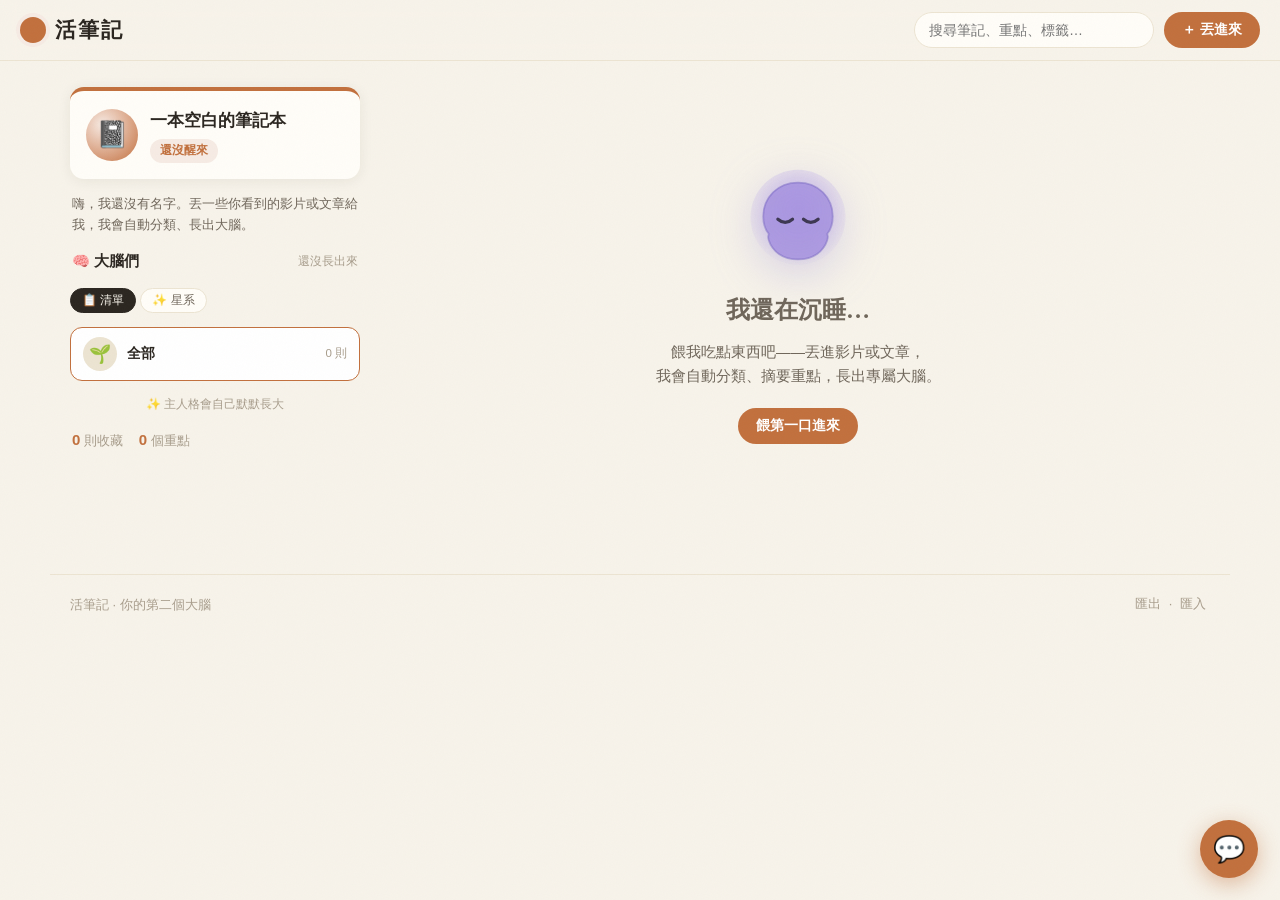
==== index.html @ 292b6de3 "v2生命化：沉睡大腦空狀態、投餵艙、紙紋、餵食動畫、螢光筆掃過、星系視圖、聊天儀式感+引用卡片" ====
<!DOCTYPE html>
<html lang="zh-Hant">
<head>
<meta charset="UTF-8">
<meta name="viewport" content="width=device-width, initial-scale=1.0, viewport-fit=cover">
<title>活筆記 — 會自己長大的筆記本</title>
<meta name="description" content="把看到的影片和文章丟進來，筆記本自動分類、長出多個大腦，自己分裂、進化。想看重點時，問它就好。">
<link rel="stylesheet" href="style.css">
<script src="config.js"></script>
</head>
<body>
<div id="app">
  <header class="topbar">
    <div class="brand">
      <span class="brand-orb" id="brandOrb" aria-hidden="true"></span>
      <span class="brand-name">活筆記</span>
    </div>
    <div class="topbar-actions">
      <input id="searchInput" class="search" type="search" placeholder="搜尋筆記、重點、標籤…" autocomplete="off">
      <button id="addBtn" class="btn-primary">＋ 丟進來</button>
    </div>
  </header>

  <main class="layout">
    <!-- 左：主人格＋大腦們 -->
    <aside class="side">
      <div class="persona-mini" id="personaCard">
        <div class="persona-mini-orb" id="personaOrb"><span id="personaEmoji">📓</span></div>
        <div class="persona-mini-info">
          <div class="persona-mini-name" id="personaName">一本空白的筆記本</div>
          <div class="persona-mini-mood" id="personaMood">還沒醒來</div>
        </div>
      </div>
      <p class="persona-mini-greeting" id="personaGreeting">嗨，我還沒有名字。丟一些你看到的影片或文章給我，我會自動分類、長出大腦。</p>

      <div class="brains-head">
        <span>🧠 大腦們</span>
        <span class="brains-count" id="brainsCount"></span>
      </div>
      <div class="brains-view-toggle" role="tablist" aria-label="大腦顯示方式">
        <button class="view-btn active" id="viewListBtn">📋 清單</button>
        <button class="view-btn" id="viewSkyBtn">✨ 星系</button>
      </div>
      <nav class="brain-list" id="brainList"></nav>
      <div class="constellation-wrap hidden" id="constellationWrap">
        <canvas id="brainCanvas"></canvas>
        <p class="constellation-hint">點一顆星球，進入那個大腦的世界</p>
      </div>

      <p class="auto-hint">✨ 主人格會自己默默長大</p>
      <div class="side-stats">
        <span><b id="statNotes">0</b> 則收藏</span>
        <span><b id="statPoints">0</b> 個重點</span>
      </div>
    </aside>

    <!-- 右：腦內世界 -->
    <section class="notes-col">
      <div class="brain-detail hidden" id="brainDetail"></div>
      <div class="notes-grid" id="notesGrid"></div>
      <div class="empty-state" id="emptyState">
        <div class="sleep-brain" aria-hidden="true">
          <svg viewBox="0 0 140 140">
            <defs>
              <radialGradient id="sbg" cx="50%" cy="42%" r="62%">
                <stop offset="0%" stop-color="#b9a7e8" stop-opacity="0.85"/>
                <stop offset="100%" stop-color="#b9a7e8" stop-opacity="0"/>
              </radialGradient>
            </defs>
            <circle cx="70" cy="66" r="52" fill="url(#sbg)"/>
            <path d="M70 28c-22 0-38 16-38 37 0 7 2 14 6 19-1 3-1 5 0 7 4 12 15 21 32 21s28-9 32-21c1-2 1-4 0-7 4-5 6-12 6-19 0-21-16-37-38-37z"
              fill="#a894e0" opacity="0.9"/>
            <path d="M70 28c-22 0-38 16-38 37 0 7 2 14 6 19-1 3-1 5 0 7 4 12 15 21 32 21s28-9 32-21c1-2 1-4 0-7 4-5 6-12 6-19 0-21-16-37-38-37z"
              fill="none" stroke="#7d6cc4" stroke-width="2" opacity="0.5"/>
            <path d="M48 68q8 7 16 0M76 68q8 7 16 0" stroke="#3d3752" stroke-width="3.5"
              fill="none" stroke-linecap="round"/>
            <text class="zb z1" x="104" y="36" font-size="15" fill="#8f8578">z</text>
            <text class="zb z2" x="116" y="26" font-size="12" fill="#8f8578">z</text>
            <text class="zb z3" x="126" y="18" font-size="9" fill="#8f8578">z</text>
          </svg>
        </div>
        <h2 class="sleeping">我還在沉睡…</h2>
        <p>餵我吃點東西吧——丟進影片或文章，<br>我會自動分類、摘要重點，長出專屬大腦。</p>
        <button class="btn-primary" id="emptyAddBtn">餵第一口進來</button>
      </div>
    </section>
  </main>

  <button id="chatFab" class="chat-fab" aria-label="問筆記本">💬</button>
  <div class="chat-panel hidden" id="chatPanel">
    <div class="chat-head">
      <span class="chat-title">問<span id="chatPersonaName">筆記本</span></span>
      <button class="chat-close" id="chatClose">✕</button>
    </div>
    <div class="chat-body" id="chatBody"></div>
    <div class="chat-input-row">
      <input id="chatInput" type="text" placeholder="例如：投資腦裡有什麼重點？" autocomplete="off">
      <button id="chatSend" class="btn-primary">送出</button>
    </div>
  </div>

  <div class="modal-backdrop hidden" id="modalBackdrop">
    <div class="modal">
      <div class="modal-tabs">
        <button class="modal-tab active" data-tab="link">🔗 貼連結</button>
        <button class="modal-tab" data-tab="text">✏️ 寫文字</button>
      </div>
      <div class="modal-pane" id="paneLink">
        <div class="feed-pod-head">🍼 投餵艙</div>
        <input id="linkUrl" class="feed-pod" type="url" placeholder="餵入 YouTube 影片、Medium 文章或 X 貼文…" autocomplete="off">
        <p class="modal-note">丟進來之後全自動：抓內容 → 摘要重點 → 分類進大腦 → 大腦自己進化。</p>
      </div>
      <div class="modal-pane hidden" id="paneText">
        <input id="textTitle" type="text" placeholder="標題（可不填）" autocomplete="off">
        <textarea id="textBody" rows="5" placeholder="把想記的東西寫下來…"></textarea>
      </div>
      <div class="modal-actions">
        <button class="btn-ghost" id="modalCancel">取消</button>
        <button class="btn-primary" id="modalSave">丟進筆記本</button>
      </div>
      <div class="modal-loading hidden" id="modalLoading"><span class="spinner"></span><span id="modalLoadingText">正在抓取內容…</span></div>
      <div class="modal-pipeline hidden" id="modalPipeline"></div>
    </div>
  </div>

  <!-- 手動補充對話框 -->
  <div class="modal-backdrop hidden" id="suppBackdrop">
    <div class="modal">
      <h3 class="supp-title">✏️ 幫它補充內容</h3>
      <p class="modal-note" id="suppDesc">這支影片穿了隱形衣，我抓不到內容。把你記得的、或影片下方的簡介貼上來，我來整理成重點。</p>
      <div class="modal-pane">
        <textarea id="suppText" rows="6" placeholder="貼上影片簡介、字幕，或你記得的內容…"></textarea>
      </div>
      <div class="modal-actions">
        <button class="btn-ghost" id="suppCancel">取消</button>
        <button class="btn-primary" id="suppSave">讓 AI 整理</button>
      </div>
      <div class="modal-loading hidden" id="suppLoading"><span class="spinner"></span><span>AI 整理中…</span></div>
    </div>
  </div>

  <div class="toasts" id="toasts"></div>
  <div id="absorbFx" aria-hidden="true">
    <div class="ring"></div><div class="ring r2"></div><div class="ring r3"></div>
    <div class="gulp">😋</div>
  </div>

  <footer class="foot">
    <span>活筆記 · 你的第二個大腦</span>
    <span class="foot-links"><button id="exportBtn" class="link-btn">匯出</button> · <button id="importBtn" class="link-btn">匯入</button></span>
    <input type="file" id="importFile" accept="application/json" class="hidden">
  </footer>
</div>
<script src="app.js"></script>
</body>
</html>
---- style.css ----
/* 活筆記 — D1 一色主義：全站唯一的強調色就是主人格當下的「情緒色」；
   每個大腦有自己的代表色（只出現在大腦列與腦內卡片） */
:root {
  --mood: #c2703d;
  --mood-soft: color-mix(in srgb, var(--mood) 14%, white);
  --mood-line: color-mix(in srgb, var(--mood) 35%, white);
  --paper: #f7f3ea;
  --paper-deep: #ece4d2;
  --ink: #2b2620;
  --ink-soft: #6f665a;
  --ink-faint: #a89d8c;
  --card: #fffdf8;
  --danger: #b3402e;
  --radius: 14px;
  --shadow: 0 2px 14px rgba(43, 38, 32, 0.07);
}
* { box-sizing: border-box; }
html, body { margin: 0; padding: 0; }
body {
  background: var(--paper);
  color: var(--ink);
  font-family: -apple-system, "PingFang TC", "Microsoft JhengHei", "Noto Sans TC", sans-serif;
  line-height: 1.65;
  -webkit-font-smoothing: antialiased;
}
.hidden { display: none !important; }

.topbar {
  position: sticky; top: 0; z-index: 20;
  display: flex; align-items: center; justify-content: space-between;
  gap: 12px; padding: 12px 20px;
  background: color-mix(in srgb, var(--paper) 88%, transparent);
  backdrop-filter: blur(10px);
  border-bottom: 1px solid var(--paper-deep);
}
.brand { display: flex; align-items: center; gap: 9px; }
.brand-orb {
  width: 26px; height: 26px; border-radius: 50%;
  background: var(--mood);
  transition: background 1.2s ease;
  box-shadow: 0 0 0 4px var(--mood-soft);
}
.brand-name {
  font-family: "Noto Serif TC", "Songti TC", serif;
  font-size: 21px; font-weight: 700; letter-spacing: 2px;
}
.topbar-actions { display: flex; gap: 10px; align-items: center; }
.search {
  width: 240px; padding: 9px 14px; border-radius: 999px;
  border: 1px solid var(--paper-deep); background: var(--card);
  font-size: 14px; color: var(--ink); outline: none;
}
.search:focus { border-color: var(--mood); }

.btn-primary {
  background: var(--mood); color: #fff; border: none; cursor: pointer;
  padding: 9px 18px; border-radius: 999px; font-size: 14px; font-weight: 600;
  transition: background 1.2s ease, transform 0.15s ease;
  white-space: nowrap;
}
.btn-primary:hover { transform: translateY(-1px); }
.btn-primary:disabled { opacity: 0.55; cursor: wait; transform: none; }
.btn-ghost {
  background: transparent; border: 1px solid var(--paper-deep); color: var(--ink-soft);
  padding: 9px 18px; border-radius: 999px; font-size: 14px; cursor: pointer;
}
.link-btn { background: none; border: none; color: var(--ink-faint); font-size: 13px; cursor: pointer; padding: 2px 4px; }
.link-btn:hover { color: var(--mood); }

.layout {
  display: grid; grid-template-columns: 290px 1fr;
  gap: 26px; max-width: 1180px; margin: 0 auto; padding: 26px 20px 60px;
  align-items: start;
}

/* ---------- 左側 ---------- */
.side {
  position: sticky; top: 76px;
  display: flex; flex-direction: column; gap: 14px;
}
.persona-mini {
  background: var(--card); border-radius: var(--radius);
  padding: 16px; box-shadow: var(--shadow);
  border-top: 4px solid var(--mood);
  transition: border-color 1.2s ease;
  display: flex; gap: 12px; align-items: center;
}
.persona-mini-orb {
  width: 52px; height: 52px; border-radius: 50%; flex-shrink: 0;
  background: radial-gradient(circle at 32% 30%, var(--mood-soft), var(--mood));
  display: flex; align-items: center; justify-content: center; font-size: 26px;
  transition: background 1.2s ease;
  animation: breathe 4.5s ease-in-out infinite;
}
@keyframes breathe { 0%, 100% { transform: scale(1); } 50% { transform: scale(1.05); } }
.persona-mini-orb.growing { animation: grow 1.6s ease; }
@keyframes grow {
  0% { transform: scale(1); } 35% { transform: scale(1.22); }
  70% { transform: scale(0.94); } 100% { transform: scale(1); }
}
.persona-mini-name {
  font-family: "Noto Serif TC", "Songti TC", serif;
  font-size: 17px; font-weight: 700;
}
.persona-mini-mood {
  display: inline-block; margin-top: 4px; font-size: 12px;
  color: var(--mood); background: var(--mood-soft);
  padding: 2px 10px; border-radius: 999px; font-weight: 600;
  transition: background 1.2s ease, color 1.2s ease;
}
.persona-mini-greeting { font-size: 13px; color: var(--ink-soft); margin: 0; padding: 0 2px; }

.brains-head {
  display: flex; justify-content: space-between; align-items: center;
  font-weight: 700; font-size: 14.5px; padding: 0 2px;
}
.brains-count { font-size: 12px; color: var(--ink-faint); font-weight: 400; }
.brain-list { display: flex; flex-direction: column; gap: 7px; }
.brain-row {
  display: flex; align-items: center; gap: 10px;
  background: var(--card); border: 1px solid transparent; border-radius: 12px;
  padding: 9px 12px; cursor: pointer; text-align: left; width: 100%;
  font-size: 14px; color: var(--ink); font-family: inherit;
  transition: transform 0.15s ease, border-color 0.2s ease;
}
.brain-row:hover { transform: translateX(2px); }
.brain-row.active { border-color: var(--brain-color, var(--mood)); background: #fff; }
.brain-dot {
  width: 34px; height: 34px; border-radius: 50%; flex-shrink: 0;
  background: var(--brain-color, var(--paper-deep));
  display: flex; align-items: center; justify-content: center; font-size: 18px;
}
.brain-row-name { flex: 1; font-weight: 600; overflow: hidden; text-overflow: ellipsis; white-space: nowrap; }
.brain-row-meta { font-size: 11.5px; color: var(--ink-faint); white-space: nowrap; }
.brain-row.all .brain-dot { background: var(--paper-deep); }
.brain-row.inbox .brain-dot { background: #e8e0cd; }
.brain-new { animation: pop 0.6s ease; }
@keyframes pop { 0% { transform: scale(0.85); } 60% { transform: scale(1.04); } 100% { transform: scale(1); } }

.btn-absorb {
  width: 100%; padding: 11px; border-radius: 12px; cursor: pointer;
  background: var(--mood); color: #fff; border: none;
  font-size: 14px; font-weight: 700; letter-spacing: 1px;
  transition: background 1.2s ease, transform 0.15s ease;
}
.btn-absorb:hover { transform: translateY(-1px); }
.btn-absorb:disabled { opacity: 0.55; cursor: wait; transform: none; }
.side-stats { display: flex; gap: 16px; font-size: 12.5px; color: var(--ink-faint); padding: 0 2px; }
.side-stats b { color: var(--mood); font-size: 15px; transition: color 1.2s ease; }

/* ---------- 腦內詳情 ---------- */
.brain-detail {
  background: var(--card); border-radius: var(--radius);
  padding: 20px 22px; margin-bottom: 18px; box-shadow: var(--shadow);
  border-top: 5px solid var(--brain-color, var(--mood));
}
.brain-detail-head { display: flex; align-items: center; gap: 12px; margin-bottom: 8px; }
.brain-detail-emoji { font-size: 34px; }
.brain-detail-name {
  font-family: "Noto Serif TC", "Songti TC", serif;
  font-size: 22px; font-weight: 700; margin: 0;
}
.brain-detail-desc { font-size: 13px; color: var(--ink-faint); margin: 0; }
.brain-level { margin-left: auto; font-size: 12px; color: var(--ink-soft); white-space: nowrap; }
.brain-level .dots { letter-spacing: 2px; color: var(--brain-color, var(--mood)); }
.brain-summary { font-size: 14px; color: var(--ink-soft); margin: 10px 0; }
.brain-gaps { display: flex; flex-wrap: wrap; gap: 6px; align-items: center; margin-top: 8px; }
.gaps-label { font-size: 12.5px; color: var(--ink-faint); }
.gap-chip {
  font-size: 12px; color: var(--ink-soft);
  border: 1px dashed var(--ink-faint); border-radius: 999px; padding: 2px 10px;
}
.brain-born { font-size: 12px; color: var(--ink-faint); margin-top: 10px; }

/* ---------- 筆記 ---------- */
.filter-row { display: flex; flex-wrap: wrap; gap: 8px; margin-bottom: 18px; align-items: center; }
.chip {
  border: 1px solid var(--paper-deep); background: var(--card); color: var(--ink-soft);
  border-radius: 999px; padding: 6px 14px; font-size: 13px; cursor: pointer;
}
.chip.active { background: var(--ink); color: var(--paper); border-color: var(--ink); }

.notes-grid { display: grid; grid-template-columns: repeat(auto-fill, minmax(280px, 1fr)); gap: 16px; }
.note-card {
  background: var(--card); border-radius: var(--radius); padding: 18px;
  box-shadow: var(--shadow); border-left: 4px solid var(--mood-line);
  transition: border-color 1.2s ease, transform 0.15s ease;
  display: flex; flex-direction: column; gap: 10px;
}
.note-card:hover { transform: translateY(-2px); }
.note-card.synth {
  border-left-style: dashed;
  background: linear-gradient(180deg, var(--card), var(--mood-soft));
}
.note-top { display: flex; justify-content: space-between; align-items: flex-start; gap: 8px; }
.note-type { font-size: 12px; color: var(--ink-faint); }
.note-date { font-size: 12px; color: var(--ink-faint); white-space: nowrap; }
.note-title { font-size: 16.5px; font-weight: 700; margin: 0; line-height: 1.5; }
.note-title a { color: var(--ink); text-decoration: none; }
.note-title a:hover { color: var(--mood); }
.note-summary { font-size: 14px; color: var(--ink-soft); margin: 0; }
.note-points { margin: 0; padding: 0; list-style: none; display: flex; flex-direction: column; gap: 7px; }
.note-points li { font-size: 13.5px; padding-left: 20px; position: relative; color: var(--ink); }
.note-points li::before {
  content: ""; position: absolute; left: 2px; top: 9px;
  width: 8px; height: 8px; border-radius: 50%; background: var(--mood);
  transition: background 1.2s ease;
}
.note-points.collapsed li:nth-child(n+3) { display: none; }
.points-toggle {
  background: none; border: none; color: var(--mood); font-size: 12.5px;
  cursor: pointer; padding: 0; align-self: flex-start;
}
.note-tags { display: flex; flex-wrap: wrap; gap: 6px; }
.note-tag { font-size: 12px; color: var(--mood); background: var(--mood-soft); border-radius: 999px; padding: 2px 10px; }
.note-brain { font-size: 12px; color: var(--ink-faint); }
.note-actions { display: flex; gap: 8px; margin-top: auto; padding-top: 6px; border-top: 1px dashed var(--paper-deep); }
.note-actions button { background: none; border: none; font-size: 12.5px; color: var(--ink-faint); cursor: pointer; padding: 4px 2px; }
.note-actions button:hover { color: var(--mood); }
.note-actions button.danger:hover { color: var(--danger); }

.empty-state { text-align: center; padding: 70px 20px; color: var(--ink-soft); }
.empty-emoji { font-size: 52px; margin-bottom: 12px; }
.empty-state h2 { font-family: "Noto Serif TC", serif; font-size: 24px; margin: 0 0 10px; color: var(--ink); }
.empty-state p { font-size: 14.5px; margin: 0 0 20px; }

/* ---------- 聊天 ---------- */
.chat-fab {
  position: fixed; right: 22px; bottom: 22px; z-index: 30;
  width: 58px; height: 58px; border-radius: 50%; border: none; cursor: pointer;
  background: var(--mood); font-size: 26px; color: #fff;
  box-shadow: 0 6px 22px color-mix(in srgb, var(--mood) 45%, transparent);
  transition: background 1.2s ease, transform 0.15s ease;
}
.chat-fab:hover { transform: scale(1.06); }
.chat-panel {
  position: fixed; right: 22px; bottom: 92px; z-index: 30;
  width: min(380px, calc(100vw - 32px)); height: 480px; max-height: 70vh;
  background: var(--card); border-radius: 18px; box-shadow: 0 12px 44px rgba(43,38,32,0.18);
  display: flex; flex-direction: column; overflow: hidden;
  border-top: 4px solid var(--mood);
}
.chat-head {
  display: flex; justify-content: space-between; align-items: center;
  padding: 13px 16px; border-bottom: 1px solid var(--paper-deep);
  font-weight: 700; font-size: 15px;
}
.chat-close { background: none; border: none; font-size: 15px; cursor: pointer; color: var(--ink-faint); }
.chat-body { flex: 1; overflow-y: auto; padding: 14px; display: flex; flex-direction: column; gap: 10px; }
.msg { max-width: 86%; padding: 9px 13px; border-radius: 14px; font-size: 14px; line-height: 1.6; white-space: pre-wrap; }
.msg.user { align-self: flex-end; background: var(--mood); color: #fff; border-bottom-right-radius: 4px; }
.msg.bot { align-self: flex-start; background: var(--paper-deep); color: var(--ink); border-bottom-left-radius: 4px; }
.msg.typing { color: var(--ink-faint); }
.chat-input-row { display: flex; gap: 8px; padding: 12px; border-top: 1px solid var(--paper-deep); }
.chat-input-row input {
  flex: 1; border: 1px solid var(--paper-deep); border-radius: 999px;
  padding: 9px 14px; font-size: 14px; outline: none; background: #fff; min-width: 0;
}
.chat-input-row input:focus { border-color: var(--mood); }

/* ---------- 對話框 ---------- */
.modal-backdrop {
  position: fixed; inset: 0; z-index: 40; background: rgba(43, 38, 32, 0.42);
  display: flex; align-items: center; justify-content: center; padding: 18px;
}
.modal {
  background: var(--card); border-radius: 18px; padding: 22px;
  width: min(520px, 100%); box-shadow: 0 18px 60px rgba(43,38,32,0.25);
  border-top: 4px solid var(--mood);
}
.modal-tabs { display: flex; gap: 8px; margin-bottom: 16px; }
.modal-tab {
  flex: 1; padding: 10px; border-radius: 10px; border: 1px solid var(--paper-deep);
  background: transparent; font-size: 14px; cursor: pointer; color: var(--ink-soft);
}
.modal-tab.active { background: var(--mood-soft); border-color: var(--mood); color: var(--ink); font-weight: 700; }
.modal-pane input[type="url"], .modal-pane input[type="text"], .modal-pane textarea {
  width: 100%; border: 1px solid var(--paper-deep); border-radius: 10px;
  padding: 11px 13px; font-size: 14px; outline: none; background: #fff; color: var(--ink);
  font-family: inherit;
}
.modal-pane input:focus, .modal-pane textarea:focus { border-color: var(--mood); }
.modal-pane textarea { resize: vertical; margin-top: 10px; }
.modal-note { font-size: 12.5px; color: var(--ink-faint); margin: 10px 2px 0; }
.modal-actions { display: flex; justify-content: flex-end; gap: 10px; margin-top: 18px; }
.modal-loading { display: flex; align-items: center; gap: 10px; margin-top: 14px; font-size: 13.5px; color: var(--ink-soft); }
.modal-pipeline { margin-top: 12px; display: flex; flex-direction: column; gap: 6px; font-size: 13px; color: var(--ink-soft); }
.pipeline-step.done { color: var(--mood); }
.spinner {
  width: 18px; height: 18px; border-radius: 50%; flex-shrink: 0;
  border: 2.5px solid var(--mood-soft); border-top-color: var(--mood);
  animation: spin 0.8s linear infinite;
}
@keyframes spin { to { transform: rotate(360deg); } }

/* ---------- Toast ---------- */
.toasts {
  position: fixed; left: 50%; bottom: 26px; transform: translateX(-50%);
  z-index: 60; display: flex; flex-direction: column; gap: 8px; align-items: center;
  pointer-events: none; width: max-content; max-width: calc(100vw - 40px);
}
.toast {
  background: var(--ink); color: var(--paper);
  padding: 11px 20px; border-radius: 999px; font-size: 14px;
  box-shadow: 0 8px 26px rgba(43,38,32,0.3);
  animation: toastIn 0.35s ease;
  max-width: 100%;
}
.toast.out { animation: toastOut 0.3s ease forwards; }
@keyframes toastIn { from { opacity: 0; transform: translateY(14px); } to { opacity: 1; transform: none; } }
@keyframes toastOut { to { opacity: 0; transform: translateY(10px); } }

.foot {
  max-width: 1180px; margin: 0 auto; padding: 18px 20px 34px;
  display: flex; justify-content: space-between; align-items: center;
  font-size: 13px; color: var(--ink-faint);
  border-top: 1px solid var(--paper-deep);
}

@media (max-width: 860px) {
  .layout { grid-template-columns: 1fr; gap: 20px; padding: 18px 14px 50px; }
  .side { position: static; }
  .brain-list { flex-direction: row; overflow-x: auto; padding-bottom: 4px; }
  .brain-row { width: auto; flex-shrink: 0; }
  .brain-row-name { max-width: 90px; }
  .search { width: 130px; }
  .topbar { padding: 10px 14px; }
  .brand-name { font-size: 18px; }
  .notes-grid { grid-template-columns: 1fr; }
  .chat-panel { right: 12px; bottom: 88px; }
  .chat-fab { right: 14px; bottom: 18px; }
}
@media (prefers-reduced-motion: reduce) {
  .persona-mini-orb { animation: none; }
  * { transition-duration: 0.01ms !important; }
}

/* ---------- 動畫 ---------- */
@keyframes cardIn {
  from { opacity: 0; transform: translateY(16px) scale(0.98); }
  to { opacity: 1; transform: none; }
}
.note-card { animation: cardIn 0.45s cubic-bezier(0.22, 1, 0.36, 1) backwards; }
@keyframes modalIn {
  from { opacity: 0; transform: translateY(18px) scale(0.96); }
  to { opacity: 1; transform: none; }
}
.modal-backdrop:not(.hidden) .modal { animation: modalIn 0.32s cubic-bezier(0.22, 1, 0.36, 1); }
@keyframes msgIn {
  from { opacity: 0; transform: translateY(8px); }
  to { opacity: 1; transform: none; }
}
.msg { animation: msgIn 0.25s ease; }
@keyframes brainDetailIn {
  from { opacity: 0; transform: translateY(-8px); }
  to { opacity: 1; transform: none; }
}
.brain-detail:not(.hidden) { animation: brainDetailIn 0.35s ease; }
@keyframes floaty {
  0%, 100% { transform: translateY(0); }
  50% { transform: translateY(-3px); }
}
.brain-dot { animation: floaty 3.6s ease-in-out infinite; }
.brain-row:nth-child(2n) .brain-dot { animation-delay: -1.2s; }
.brain-row:nth-child(3n) .brain-dot { animation-delay: -2.4s; }
.persona-mini-orb.working { animation: grow 1.2s ease-in-out infinite; }

/* ---------- 簡約：卡片操作收起來 ---------- */
.note-card { position: relative; }
.note-del {
  position: absolute; top: 8px; right: 10px;
  background: none; border: none; cursor: pointer;
  color: var(--ink-faint); font-size: 16px; line-height: 1;
  opacity: 0; transition: opacity 0.2s ease, color 0.2s ease;
  padding: 6px;
}
.note-card:hover .note-del { opacity: 0.7; }
.note-del:hover { opacity: 1 !important; color: var(--danger); }
.note-del.confirming { opacity: 1 !important; color: #fff; background: var(--danger);
  border-radius: 999px; font-size: 12px; padding: 6px 10px; font-weight: 700; }
@media (hover: none) { .note-del { opacity: 0.5; } }
.note-actions { display: none; }
.note-actions.has-actions { display: flex; }
.note-actions .btn-mini {
  background: var(--mood-soft); color: var(--ink); border: none;
  border-radius: 999px; padding: 7px 14px; font-size: 13px; cursor: pointer;
  font-weight: 600;
}
.note-actions .btn-mini.ghost { background: transparent; color: var(--ink-faint); font-weight: 400; }

/* 抓不到內容的卡片 */
.note-card.needs-help {
  border-left: 4px dashed var(--ink-faint);
  background: linear-gradient(180deg, var(--card), #f3eee1);
}
.needs-help-msg {
  font-size: 13.5px; color: var(--ink-soft);
  background: rgba(43, 38, 32, 0.05); border-radius: 10px; padding: 10px 12px; margin: 0;
}
.needs-help-msg b { color: var(--ink); }

.auto-hint { font-size: 12px; color: var(--ink-faint); margin: 0; padding: 0 2px; text-align: center; }
.supp-title { font-family: "Noto Serif TC", serif; font-size: 19px; margin: 0 0 6px; }

/* ================= v2 生命化：Living & Organic ================= */

/* 紙紋：全站細微纖維雜訊 */
body::after {
  content: ""; position: fixed; inset: 0; z-index: 2000; pointer-events: none;
  opacity: 0.045;
  background-image: url("data:image/svg+xml,%3Csvg xmlns='http://www.w3.org/2000/svg' width='160' height='160'%3E%3Cfilter id='n'%3E%3CfeTurbulence type='fractalNoise' baseFrequency='0.9' numOctaves='2'/%3E%3C/filter%3E%3Crect width='160' height='160' filter='url(%23n)' opacity='0.6'/%3E%3C/svg%3E");
}

/* ---- 沉睡大腦空狀態 ---- */
.sleep-brain { display: flex; justify-content: center; margin-bottom: 6px; }
.sleep-brain svg {
  width: 128px; height: 128px;
  animation: sleepFloat 6.5s ease-in-out infinite;
  filter: drop-shadow(0 10px 24px rgba(138, 127, 214, 0.38));
}
@keyframes sleepFloat {
  0%, 100% { transform: translateY(0) scale(1); }
  50% { transform: translateY(-11px) scale(1.03); }
}
.sleep-brain .zb { opacity: 0; animation: zFloat 3.4s ease-in-out infinite; }
.sleep-brain .zb.z2 { animation-delay: 1.1s; }
.sleep-brain .zb.z3 { animation-delay: 2.2s; }
@keyframes zFloat {
  0% { opacity: 0; transform: translate(0, 6px); }
  35% { opacity: 0.9; }
  100% { opacity: 0; transform: translate(10px, -10px); }
}
.empty-state h2.sleeping { color: var(--ink-soft); font-weight: 600; }

/* ---- 投餵艙 ---- */
.feed-pod-head { font-size: 14px; font-weight: 700; margin-bottom: 10px; letter-spacing: 1px; }
#linkUrl.feed-pod {
  border: 2px solid transparent;
  background: linear-gradient(#fff, #fff) padding-box,
              linear-gradient(135deg, var(--mood), #8a7fd6) border-box;
  animation: podGlow 3.2s ease-in-out infinite;
}
@keyframes podGlow {
  0%, 100% { box-shadow: 0 0 0 4px var(--mood-soft), 0 0 16px rgba(194, 112, 61, 0.22); }
  50% { box-shadow: 0 0 0 7px var(--mood-soft), 0 0 30px rgba(194, 112, 61, 0.4); }
}

/* ---- 餵食吸收特效 ---- */
#absorbFx { position: fixed; inset: 0; z-index: 150; pointer-events: none; display: none; }
#absorbFx.on { display: block; }
#absorbFx .ring {
  position: absolute; left: 50%; top: 42%; width: 110px; height: 110px; margin: -55px;
  border: 3px solid var(--mood); border-radius: 50%; opacity: 0;
}
#absorbFx.on .ring { animation: absorbRing 0.9s ease-out; }
#absorbFx.on .ring.r2 { animation-delay: 0.14s; border-color: #8a7fd6; }
#absorbFx.on .ring.r3 { animation-delay: 0.28s; }
@keyframes absorbRing {
  0% { transform: scale(0.25); opacity: 0.95; }
  100% { transform: scale(4.2); opacity: 0; }
}
#absorbFx .gulp {
  position: absolute; left: 50%; top: 42%; transform: translate(-50%, -50%);
  font-size: 40px; opacity: 0;
}
#absorbFx.on .gulp { animation: gulpIn 0.9s ease-out; }
@keyframes gulpIn {
  0% { opacity: 0; transform: translate(-50%, -30%) scale(0.6); }
  30% { opacity: 1; transform: translate(-50%, -50%) scale(1.15); }
  100% { opacity: 0; transform: translate(-50%, -62%) scale(1); }
}

/* ---- 螢光筆掃過 ---- */
@keyframes hlSweep {
  0% { background-size: 0% 80%; background-image: linear-gradient(90deg, rgba(255, 224, 102, 0.85), rgba(255, 224, 102, 0.85)); }
  55% { background-size: 102% 80%; background-image: linear-gradient(90deg, rgba(255, 224, 102, 0.85), rgba(255, 224, 102, 0.85)); }
  100% { background-size: 102% 80%; background-image: linear-gradient(90deg, rgba(255, 224, 102, 0.3), rgba(255, 224, 102, 0.3)); }
}
.note-points li.hl-fresh {
  background-repeat: no-repeat; background-position: 18px 62%;
  animation: hlSweep 1.5s ease 0.25s forwards;
}

/* ---- 星系視圖 ---- */
.brains-view-toggle { display: flex; gap: 4px; }
.view-btn {
  border: 1px solid var(--paper-deep); background: var(--card); border-radius: 999px;
  padding: 3px 11px; font-size: 12px; cursor: pointer; color: var(--ink-soft); font-family: inherit;
}
.view-btn.active { background: var(--ink); color: var(--paper); border-color: var(--ink); }
.constellation-wrap { display: flex; flex-direction: column; gap: 6px; }
#brainCanvas {
  width: 100%; height: 280px; border-radius: 14px; display: block; cursor: pointer;
  background: radial-gradient(ellipse at 50% 42%, #2f2b36 0%, #232028 62%, #1b191f 100%);
  box-shadow: var(--shadow);
}
.constellation-hint { font-size: 11.5px; color: var(--ink-faint); text-align: center; margin: 0; }

/* ---- 聊天儀式感 ---- */
.chat-fab.thinking { animation: fabPulse 1.4s ease-in-out infinite; }
@keyframes fabPulse {
  0%, 100% { transform: scale(1); box-shadow: 0 6px 22px rgba(194, 112, 61, 0.45); }
  50% { transform: scale(1.09); box-shadow: 0 6px 36px rgba(194, 112, 61, 0.75); }
}
.msg.ritual {
  background: transparent; border: 1.5px dashed var(--mood-line);
  color: var(--ink-soft); font-size: 13px;
}
.ritual-titles { display: flex; flex-direction: column; gap: 3px; margin-top: 7px; }
.ritual-titles span { font-size: 12.5px; animation: ritualShimmer 1.3s ease-in-out infinite; }
.ritual-titles span:nth-child(2) { animation-delay: 0.22s; }
.ritual-titles span:nth-child(3) { animation-delay: 0.44s; }
.ritual-titles span:nth-child(4) { animation-delay: 0.66s; }
@keyframes ritualShimmer { 0%, 100% { opacity: 0.4; } 50% { opacity: 1; } }
.cite-cards { display: flex; gap: 6px; margin-top: 9px; flex-wrap: wrap; }
.cite-card {
  font-size: 12px; background: var(--mood-soft); color: var(--ink);
  border: 1px solid var(--mood-line); border-radius: 8px; padding: 5px 10px; cursor: pointer;
  animation: citeIn 0.45s cubic-bezier(0.22, 1, 0.36, 1) backwards;
  font-family: inherit; text-align: left;
}
.cite-card:hover { background: var(--mood-line); }
.cite-card:nth-child(2) { animation-delay: 0.08s; }
.cite-card:nth-child(3) { animation-delay: 0.16s; }
.cite-card:nth-child(4) { animation-delay: 0.24s; }
@keyframes citeIn { from { opacity: 0; transform: translateY(10px); } to { opacity: 1; transform: none; } }

/* ---- 減少動態偏好 ---- */
@media (prefers-reduced-motion: reduce) {
  .persona-mini-orb { animation: none; }
  .sleep-brain svg, .sleep-brain .zb, #linkUrl.feed-pod, .chat-fab.thinking { animation: none !important; }
  .note-points li.hl-fresh { animation: none; background: rgba(255, 224, 102, 0.3); background-size: 102% 80%; background-repeat: no-repeat; background-position: 18px 62%; }
  * { transition-duration: 0.01ms !important; }
}
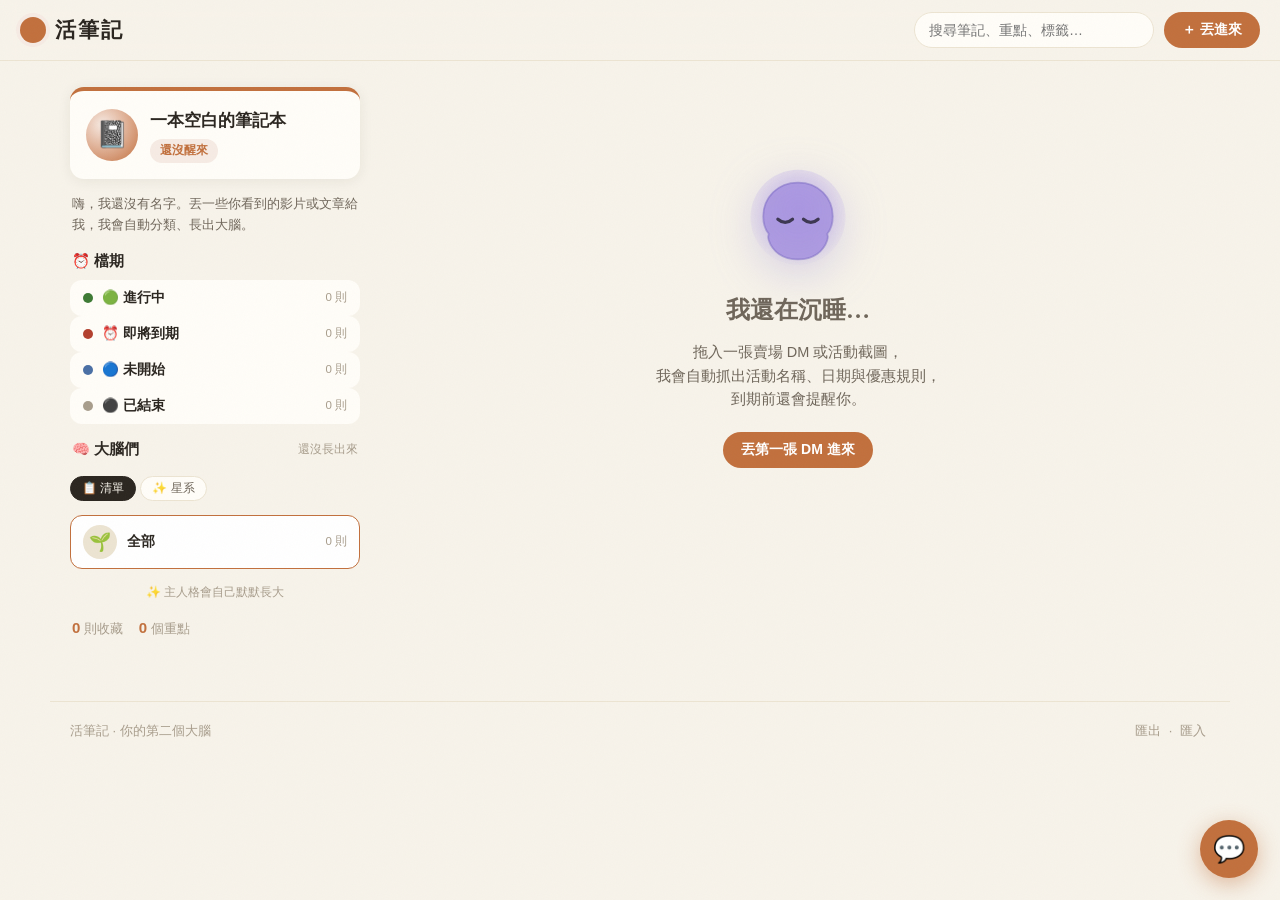
==== commit 26676218: "v3檔期管家：圖片/PDF輸入（Tesseract OCR/pdf.js)、活動日期擷取、倒數徽章、檔期篩選、到期橫幅、ICS匯出" ====
--- a/index.html
+++ b/index.html
@@ -33,6 +33,11 @@
       </div>
       <p class="persona-mini-greeting" id="personaGreeting">嗨，我還沒有名字。丟一些你看到的影片或文章給我，我會自動分類、長出大腦。</p>
 
+      <div class="phase-filter">
+        <div class="phase-head"><span>⏰ 檔期</span></div>
+        <div id="phaseList"></div>
+      </div>
+
       <div class="brains-head">
         <span>🧠 大腦們</span>
         <span class="brains-count" id="brainsCount"></span>
@@ -56,6 +61,7 @@
 
     <!-- 右：腦內世界 -->
     <section class="notes-col">
+      <div class="expiry-banner hidden" id="expiryBanner"></div>
       <div class="brain-detail hidden" id="brainDetail"></div>
       <div class="notes-grid" id="notesGrid"></div>
       <div class="empty-state" id="emptyState">
@@ -80,8 +86,8 @@
           </svg>
         </div>
         <h2 class="sleeping">我還在沉睡…</h2>
-        <p>餵我吃點東西吧——丟進影片或文章，<br>我會自動分類、摘要重點，長出專屬大腦。</p>
-        <button class="btn-primary" id="emptyAddBtn">餵第一口進來</button>
+        <p>拖入一張賣場 DM 或活動截圖，<br>我會自動抓出活動名稱、日期與優惠規則，<br>到期前還會提醒你。</p>
+        <button class="btn-primary" id="emptyAddBtn">丟第一張 DM 進來</button>
       </div>
     </section>
   </main>
@@ -102,8 +108,10 @@
   <div class="modal-backdrop hidden" id="modalBackdrop">
     <div class="modal">
       <div class="modal-tabs">
-        <button class="modal-tab active" data-tab="link">🔗 貼連結</button>
-        <button class="modal-tab" data-tab="text">✏️ 寫文字</button>
+        <button class="modal-tab active" data-tab="link">🔗 連結</button>
+        <button class="modal-tab" data-tab="text">✏️ 文字</button>
+        <button class="modal-tab" data-tab="image">📷 圖片</button>
+        <button class="modal-tab" data-tab="pdf">📄 PDF</button>
       </div>
       <div class="modal-pane" id="paneLink">
         <div class="feed-pod-head">🍼 投餵艙</div>
@@ -113,6 +121,24 @@
       <div class="modal-pane hidden" id="paneText">
         <input id="textTitle" type="text" placeholder="標題（可不填）" autocomplete="off">
         <textarea id="textBody" rows="5" placeholder="把想記的東西寫下來…"></textarea>
+      </div>
+      <div class="modal-pane hidden" id="paneImage">
+        <div class="dropzone" id="imgDrop" role="button" tabindex="0" aria-label="選擇圖片">
+          <div class="dropzone-icon">📷</div>
+          <div class="dropzone-text">點此選擇 / 拖入 DM 照片<br><span>或直接 Ctrl+V 貼上截圖</span></div>
+        </div>
+        <input type="file" id="imgFile" accept="image/*" class="hidden">
+        <img id="imgPreview" class="img-preview hidden" alt="待辨識圖片預覽">
+        <input id="imgHint" type="text" placeholder="補充說明（選填，例如：這是萬家福DM）" autocomplete="off">
+        <p class="modal-note">AI 會讀出圖片上的活動名稱、日期與優惠規則。</p>
+      </div>
+      <div class="modal-pane hidden" id="panePdf">
+        <div class="dropzone" id="pdfDrop" role="button" tabindex="0" aria-label="選擇PDF">
+          <div class="dropzone-icon">📄</div>
+          <div class="dropzone-text">點此選擇 / 拖入 PDF 型錄<br><span>自動抽出文字整理成重點</span></div>
+        </div>
+        <input type="file" id="pdfFile" accept="application/pdf" class="hidden">
+        <p class="modal-note" id="pdfName"></p>
       </div>
       <div class="modal-actions">
         <button class="btn-ghost" id="modalCancel">取消</button>
--- a/style.css
+++ b/style.css
@@ -532,3 +532,83 @@
   .note-points li.hl-fresh { animation: none; background: rgba(255, 224, 102, 0.3); background-size: 102% 80%; background-repeat: no-repeat; background-position: 18px 62%; }
   * { transition-duration: 0.01ms !important; }
 }
+
+/* ================= v3 檔期管家 ================= */
+
+/* 拖曳區 */
+.dropzone {
+  border: 2px dashed var(--mood-line); border-radius: 12px;
+  padding: 30px 16px; text-align: center; cursor: pointer;
+  background: var(--mood-soft);
+  transition: border-color 0.2s ease, transform 0.15s ease;
+}
+.dropzone:hover, .dropzone.dragover { border-color: var(--mood); transform: scale(1.01); }
+.dropzone-icon { font-size: 38px; margin-bottom: 8px; }
+.dropzone-text { font-size: 14.5px; font-weight: 600; color: var(--ink); line-height: 1.7; }
+.dropzone-text span { font-size: 12.5px; font-weight: 400; color: var(--ink-faint); }
+.img-preview {
+  display: block; max-width: 100%; max-height: 220px; border-radius: 10px;
+  margin: 12px auto 0; box-shadow: var(--shadow);
+}
+#paneImage input#imgHint { margin-top: 10px; }
+.ocr-progress { margin-top: 12px; }
+.ocr-bar { height: 8px; border-radius: 99px; background: var(--paper-deep); overflow: hidden; }
+.ocr-bar i { display: block; height: 100%; width: 0; border-radius: 99px;
+  background: linear-gradient(90deg, var(--mood), #8a7fd6); transition: width 0.25s ease; }
+.ocr-text { font-size: 12.5px; color: var(--ink-soft); margin-top: 6px; text-align: center; }
+
+/* 倒數徽章 */
+.countdown-chip {
+  display: inline-flex; align-items: center; gap: 5px;
+  font-size: 12.5px; font-weight: 700; border-radius: 999px; padding: 3px 11px;
+  white-space: nowrap;
+}
+.countdown-chip.urgent { background: #fbe3dc; color: #b3402e; animation: urgentPulse 1.6s ease-in-out infinite; }
+.countdown-chip.soon { background: #fdf0d5; color: #9a6b1a; }
+.countdown-chip.active { background: #e2f0d9; color: #3d7a34; }
+.countdown-chip.future { background: var(--paper-deep); color: var(--ink-soft); }
+.countdown-chip.ended { background: #e8e4da; color: var(--ink-faint); text-decoration: line-through; }
+@keyframes urgentPulse { 0%, 100% { transform: scale(1); } 50% { transform: scale(1.06); } }
+.event-dates { font-size: 12.5px; color: var(--ink-soft); }
+.event-dates b { color: var(--ink); }
+.note-thumb { width: 100%; border-radius: 10px; margin-top: 2px; cursor: zoom-in; max-height: 300px; object-fit: cover; }
+
+/* 檔期篩選 */
+.phase-filter { display: flex; flex-direction: column; gap: 6px; }
+.phase-head { font-weight: 700; font-size: 14.5px; padding: 0 2px; display: flex; justify-content: space-between; align-items: center; }
+.phase-row {
+  display: flex; align-items: center; gap: 9px; width: 100%;
+  background: var(--card); border: 1px solid transparent; border-radius: 12px;
+  padding: 8px 12px; cursor: pointer; font-size: 13.5px; color: var(--ink);
+  font-family: inherit; text-align: left;
+  transition: transform 0.15s ease, border-color 0.2s ease;
+}
+.phase-row:hover { transform: translateX(2px); }
+.phase-row.active { border-color: var(--mood); background: #fff; }
+.phase-dot { width: 10px; height: 10px; border-radius: 50%; flex-shrink: 0; }
+.phase-row-name { flex: 1; font-weight: 600; }
+.phase-row-count { font-size: 11.5px; color: var(--ink-faint); }
+
+/* 到期橫幅 */
+.expiry-banner {
+  background: linear-gradient(135deg, #fff7ec, #fdeeda);
+  border: 1.5px solid #e8b04b; border-radius: var(--radius);
+  padding: 13px 16px; margin-bottom: 16px; font-size: 13.5px;
+  animation: bannerIn 0.5s cubic-bezier(0.22, 1, 0.36, 1);
+}
+.expiry-banner b { color: #9a6b1a; }
+.expiry-banner ul { margin: 8px 0 0; padding: 0; list-style: none; display: flex; flex-direction: column; gap: 5px; }
+.expiry-banner li { display: flex; justify-content: space-between; gap: 8px; align-items: center; }
+.expiry-banner .eb-go { background: none; border: none; color: #9a6b1a; font-size: 12.5px; cursor: pointer; font-weight: 700; padding: 0; }
+@keyframes bannerIn { from { opacity: 0; transform: translateY(-10px); } to { opacity: 1; transform: none; } }
+
+/* 行事曆按鈕 */
+.btn-ics {
+  background: none; border: 1px solid var(--paper-deep); border-radius: 999px;
+  font-size: 12px; color: var(--ink-soft); cursor: pointer; padding: 4px 12px; font-family: inherit;
+}
+.btn-ics:hover { border-color: var(--mood); color: var(--mood); }
+
+@media (prefers-reduced-motion: reduce) {
+  .countdown-chip.urgent { animation: none; }
+}
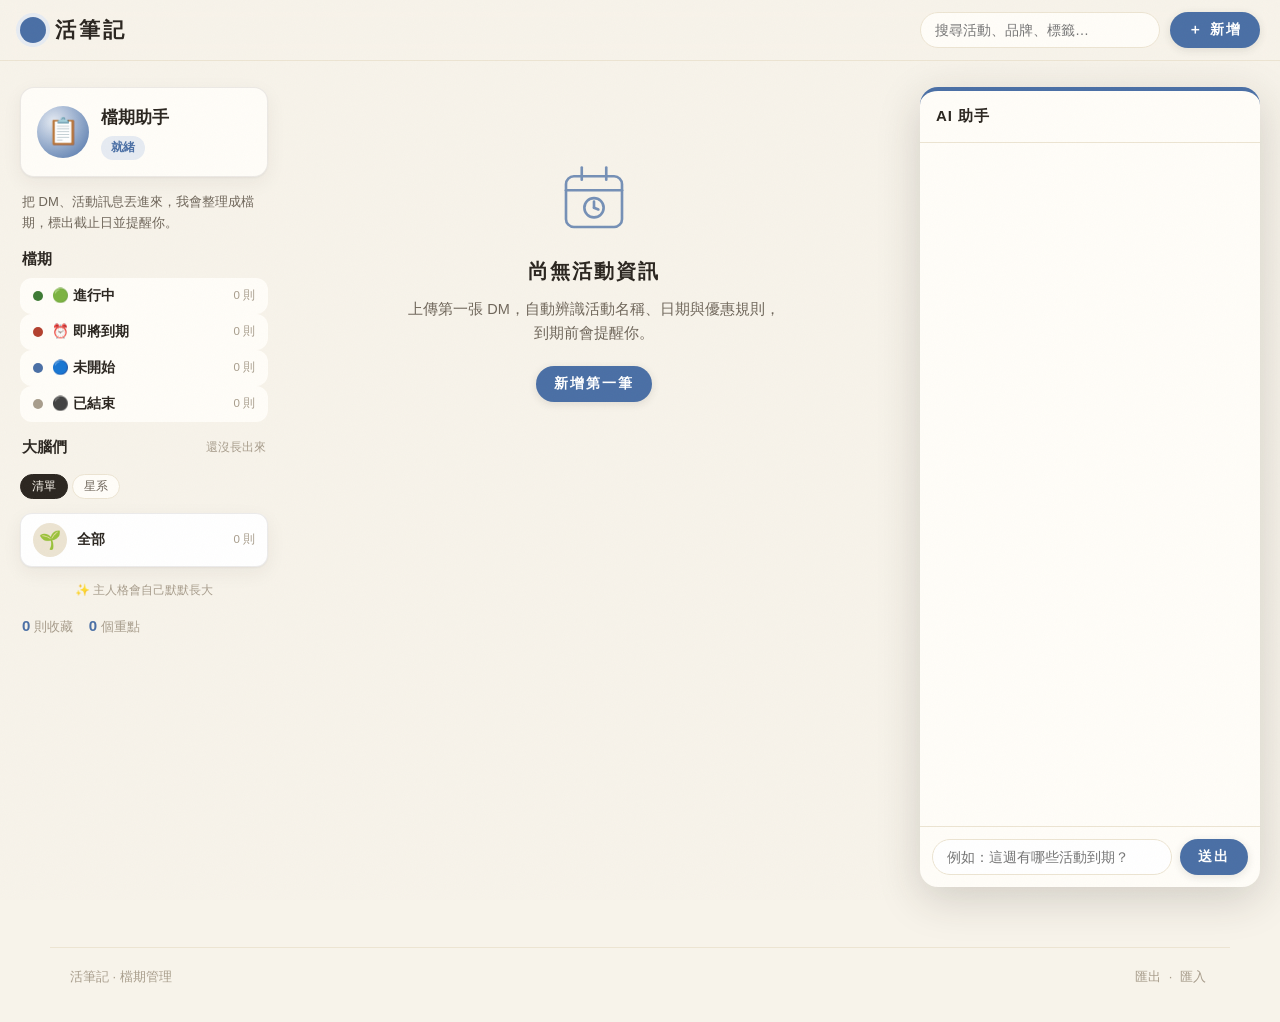
==== commit 1f8be38f: "v4專業化：三欄佈局+AI助手固定右欄、多圖批次上傳、文案去玩具化、質感打磨" ====
--- a/index.html
+++ b/index.html
@@ -16,8 +16,8 @@
       <span class="brand-name">活筆記</span>
     </div>
     <div class="topbar-actions">
-      <input id="searchInput" class="search" type="search" placeholder="搜尋筆記、重點、標籤…" autocomplete="off">
-      <button id="addBtn" class="btn-primary">＋ 丟進來</button>
+      <input id="searchInput" class="search" type="search" placeholder="搜尋活動、品牌、標籤…" autocomplete="off">
+      <button id="addBtn" class="btn-primary">＋ 新增</button>
     </div>
   </header>
 
@@ -31,20 +31,20 @@
           <div class="persona-mini-mood" id="personaMood">還沒醒來</div>
         </div>
       </div>
-      <p class="persona-mini-greeting" id="personaGreeting">嗨，我還沒有名字。丟一些你看到的影片或文章給我，我會自動分類、長出大腦。</p>
+      <p class="persona-mini-greeting" id="personaGreeting">把 DM、活動訊息丟進來，我會整理成檔期，標出截止日並提醒你。</p>
 
       <div class="phase-filter">
-        <div class="phase-head"><span>⏰ 檔期</span></div>
+        <div class="phase-head"><span>檔期</span></div>
         <div id="phaseList"></div>
       </div>
 
       <div class="brains-head">
-        <span>🧠 大腦們</span>
+        <span>大腦們</span>
         <span class="brains-count" id="brainsCount"></span>
       </div>
       <div class="brains-view-toggle" role="tablist" aria-label="大腦顯示方式">
-        <button class="view-btn active" id="viewListBtn">📋 清單</button>
-        <button class="view-btn" id="viewSkyBtn">✨ 星系</button>
+        <button class="view-btn active" id="viewListBtn">清單</button>
+        <button class="view-btn" id="viewSkyBtn">星系</button>
       </div>
       <nav class="brain-list" id="brainList"></nav>
       <div class="constellation-wrap hidden" id="constellationWrap">
@@ -65,72 +65,66 @@
       <div class="brain-detail hidden" id="brainDetail"></div>
       <div class="notes-grid" id="notesGrid"></div>
       <div class="empty-state" id="emptyState">
-        <div class="sleep-brain" aria-hidden="true">
-          <svg viewBox="0 0 140 140">
-            <defs>
-              <radialGradient id="sbg" cx="50%" cy="42%" r="62%">
-                <stop offset="0%" stop-color="#b9a7e8" stop-opacity="0.85"/>
-                <stop offset="100%" stop-color="#b9a7e8" stop-opacity="0"/>
-              </radialGradient>
-            </defs>
-            <circle cx="70" cy="66" r="52" fill="url(#sbg)"/>
-            <path d="M70 28c-22 0-38 16-38 37 0 7 2 14 6 19-1 3-1 5 0 7 4 12 15 21 32 21s28-9 32-21c1-2 1-4 0-7 4-5 6-12 6-19 0-21-16-37-38-37z"
-              fill="#a894e0" opacity="0.9"/>
-            <path d="M70 28c-22 0-38 16-38 37 0 7 2 14 6 19-1 3-1 5 0 7 4 12 15 21 32 21s28-9 32-21c1-2 1-4 0-7 4-5 6-12 6-19 0-21-16-37-38-37z"
-              fill="none" stroke="#7d6cc4" stroke-width="2" opacity="0.5"/>
-            <path d="M48 68q8 7 16 0M76 68q8 7 16 0" stroke="#3d3752" stroke-width="3.5"
-              fill="none" stroke-linecap="round"/>
-            <text class="zb z1" x="104" y="36" font-size="15" fill="#8f8578">z</text>
-            <text class="zb z2" x="116" y="26" font-size="12" fill="#8f8578">z</text>
-            <text class="zb z3" x="126" y="18" font-size="9" fill="#8f8578">z</text>
+        <div class="empty-mark" aria-hidden="true">
+          <svg viewBox="0 0 96 96" fill="none" stroke="currentColor" stroke-width="3" stroke-linecap="round">
+            <rect x="16" y="22" width="64" height="58" rx="9"/>
+            <line x1="16" y1="38" x2="80" y2="38"/>
+            <line x1="34" y1="12" x2="34" y2="26"/>
+            <line x1="62" y1="12" x2="62" y2="26"/>
+            <circle cx="48" cy="58" r="11"/>
+            <line x1="48" y1="58" x2="48" y2="51"/>
+            <line x1="48" y1="58" x2="53" y2="60"/>
           </svg>
         </div>
-        <h2 class="sleeping">我還在沉睡…</h2>
-        <p>拖入一張賣場 DM 或活動截圖，<br>我會自動抓出活動名稱、日期與優惠規則，<br>到期前還會提醒你。</p>
-        <button class="btn-primary" id="emptyAddBtn">丟第一張 DM 進來</button>
+        <h2>尚無活動資訊</h2>
+        <p>上傳第一張 DM，自動辨識活動名稱、日期與優惠規則，<br>到期前會提醒你。</p>
+        <button class="btn-primary" id="emptyAddBtn">新增第一筆</button>
       </div>
     </section>
+
+    <!-- 右欄：AI 助手（桌面版固定側欄） -->
+    <aside class="chat-col" id="chatCol">
+      <div class="chat-panel" id="chatPanel">
+        <div class="chat-head">
+          <span class="chat-title">AI 助手</span>
+          <button class="chat-close" id="chatClose">✕</button>
+        </div>
+        <div class="chat-body" id="chatBody"></div>
+        <div class="chat-input-row">
+          <input id="chatInput" type="text" placeholder="例如：這週有哪些活動到期？" autocomplete="off">
+          <button id="chatSend" class="btn-primary">送出</button>
+        </div>
+      </div>
+    </aside>
   </main>
 
-  <button id="chatFab" class="chat-fab" aria-label="問筆記本">💬</button>
-  <div class="chat-panel hidden" id="chatPanel">
-    <div class="chat-head">
-      <span class="chat-title">問<span id="chatPersonaName">筆記本</span></span>
-      <button class="chat-close" id="chatClose">✕</button>
-    </div>
-    <div class="chat-body" id="chatBody"></div>
-    <div class="chat-input-row">
-      <input id="chatInput" type="text" placeholder="例如：投資腦裡有什麼重點？" autocomplete="off">
-      <button id="chatSend" class="btn-primary">送出</button>
-    </div>
-  </div>
+  <button id="chatFab" class="chat-fab" aria-label="開啟 AI 助手">💬</button>
 
   <div class="modal-backdrop hidden" id="modalBackdrop">
     <div class="modal">
       <div class="modal-tabs">
-        <button class="modal-tab active" data-tab="link">🔗 連結</button>
-        <button class="modal-tab" data-tab="text">✏️ 文字</button>
-        <button class="modal-tab" data-tab="image">📷 圖片</button>
-        <button class="modal-tab" data-tab="pdf">📄 PDF</button>
+        <button class="modal-tab active" data-tab="link">連結</button>
+        <button class="modal-tab" data-tab="text">文字</button>
+        <button class="modal-tab" data-tab="image">圖片</button>
+        <button class="modal-tab" data-tab="pdf">PDF</button>
       </div>
       <div class="modal-pane" id="paneLink">
-        <div class="feed-pod-head">🍼 投餵艙</div>
-        <input id="linkUrl" class="feed-pod" type="url" placeholder="餵入 YouTube 影片、Medium 文章或 X 貼文…" autocomplete="off">
-        <p class="modal-note">丟進來之後全自動：抓內容 → 摘要重點 → 分類進大腦 → 大腦自己進化。</p>
+        <input id="linkUrl" class="feed-pod" type="url" placeholder="貼上影片或文章連結…" autocomplete="off">
+        <p class="modal-note">全自動處理：抓取內容 → 摘要重點 → 自動分類歸檔。</p>
       </div>
       <div class="modal-pane hidden" id="paneText">
         <input id="textTitle" type="text" placeholder="標題（可不填）" autocomplete="off">
-        <textarea id="textBody" rows="5" placeholder="把想記的東西寫下來…"></textarea>
+        <textarea id="textBody" rows="5" placeholder="貼上活動訊息、LINE 轉傳內容…"></textarea>
       </div>
       <div class="modal-pane hidden" id="paneImage">
         <div class="dropzone" id="imgDrop" role="button" tabindex="0" aria-label="選擇圖片">
           <div class="dropzone-icon">📷</div>
-          <div class="dropzone-text">點此選擇 / 拖入 DM 照片<br><span>或直接 Ctrl+V 貼上截圖</span></div>
+          <div class="dropzone-text">選擇圖片 / 拖入此處（可多選）<br><span>或直接 Ctrl+V 貼上截圖</span></div>
         </div>
-        <input type="file" id="imgFile" accept="image/*" class="hidden">
-        <img id="imgPreview" class="img-preview hidden" alt="待辨識圖片預覽">
-        <input id="imgHint" type="text" placeholder="補充說明（選填，例如：這是萬家福DM）" autocomplete="off">
-        <p class="modal-note">AI 會讀出圖片上的活動名稱、日期與優惠規則。</p>
+        <input type="file" id="imgFile" accept="image/*" multiple class="hidden">
+        <div id="imgPreviewList" class="img-preview-list"></div>
+        <input id="imgHint" type="text" placeholder="補充說明（選填，例如：萬家福DM）" autocomplete="off">
+        <p class="modal-note">自動辨識圖片中的活動名稱、日期與優惠規則。</p>
       </div>
       <div class="modal-pane hidden" id="panePdf">
         <div class="dropzone" id="pdfDrop" role="button" tabindex="0" aria-label="選擇PDF">
@@ -142,7 +136,7 @@
       </div>
       <div class="modal-actions">
         <button class="btn-ghost" id="modalCancel">取消</button>
-        <button class="btn-primary" id="modalSave">丟進筆記本</button>
+        <button class="btn-primary" id="modalSave">新增</button>
       </div>
       <div class="modal-loading hidden" id="modalLoading"><span class="spinner"></span><span id="modalLoadingText">正在抓取內容…</span></div>
       <div class="modal-pipeline hidden" id="modalPipeline"></div>
@@ -168,15 +162,14 @@
   <div class="toasts" id="toasts"></div>
   <div id="absorbFx" aria-hidden="true">
     <div class="ring"></div><div class="ring r2"></div><div class="ring r3"></div>
-    <div class="gulp">😋</div>
   </div>
 
   <footer class="foot">
-    <span>活筆記 · 你的第二個大腦</span>
+    <span>活筆記 · 檔期管理</span>
     <span class="foot-links"><button id="exportBtn" class="link-btn">匯出</button> · <button id="importBtn" class="link-btn">匯入</button></span>
     <input type="file" id="importFile" accept="application/json" class="hidden">
   </footer>
 </div>
-<script src="app.js"></script>
+<script src="app.js?v=20261009d"></script>
 </body>
 </html>
--- a/style.css
+++ b/style.css
@@ -612,3 +612,78 @@
 @media (prefers-reduced-motion: reduce) {
   .countdown-chip.urgent { animation: none; }
 }
+
+/* ================= v4 專業質感：三欄＋固定助手 ================= */
+:root {
+  --shadow: 0 1px 2px rgba(43, 38, 32, 0.05), 0 6px 20px rgba(43, 38, 32, 0.06);
+  --line: rgba(43, 38, 32, 0.09);
+}
+
+/* 三欄佈局 */
+.layout {
+  grid-template-columns: 248px minmax(0, 1fr) 340px;
+  max-width: 1420px;
+  gap: 24px;
+}
+
+/* 右欄：AI 助手固定側欄（桌面） */
+.chat-col { position: sticky; top: 76px; height: calc(100vh - 100px); min-height: 420px; }
+.chat-col .chat-panel {
+  position: static; width: auto; height: 100%; max-height: none;
+  right: auto; bottom: auto;
+}
+.chat-fab { display: none; }
+.chat-head .chat-close { display: none; }
+.chat-title { letter-spacing: 1px; }
+
+/* 質感：卡片更乾淨的邊框與陰影 */
+.note-card, .persona-mini, .brain-detail, .modal {
+  border: 1px solid var(--line);
+}
+.note-card { border-left: 4px solid var(--mood-line); }
+.note-card:hover { transform: translateY(-2px); box-shadow: 0 2px 4px rgba(43,38,32,.05), 0 10px 28px rgba(43,38,32,.09); }
+.brain-row, .phase-row { border: 1px solid transparent; }
+.brain-row.active, .phase-row.active { border-color: var(--line); box-shadow: var(--shadow); }
+
+/* 空狀態：極簡線稿 */
+.empty-mark { display: flex; justify-content: center; margin-bottom: 14px; color: var(--mood); opacity: 0.75; }
+.empty-mark svg { width: 84px; height: 84px; }
+.empty-state h2 { font-size: 20px; letter-spacing: 2px; }
+.empty-state p { color: var(--ink-soft); }
+
+/* 多圖預覽列 */
+.img-preview-list { display: flex; gap: 8px; flex-wrap: wrap; margin-top: 12px; }
+.img-preview-item { position: relative; width: 84px; height: 84px; }
+.img-preview-item img { width: 100%; height: 100%; object-fit: cover; border-radius: 8px; border: 1px solid var(--line); }
+.img-preview-item button {
+  position: absolute; top: -7px; right: -7px; width: 22px; height: 22px;
+  border-radius: 50%; border: none; background: var(--ink); color: #fff;
+  font-size: 12px; line-height: 1; cursor: pointer;
+}
+
+/* 去玩具化：拿掉多餘的漂浮動畫，保留呼吸 */
+.brain-dot { animation: none; }
+
+/* 標題字級節奏 */
+.note-title { font-size: 16px; letter-spacing: 0.2px; }
+.brain-detail-name { letter-spacing: 1px; }
+.brand-name { letter-spacing: 3px; }
+
+/* 按鈕質感 */
+.btn-primary { letter-spacing: 2px; font-weight: 600; box-shadow: 0 2px 8px rgba(43,38,32,.12); }
+.modal-tab { letter-spacing: 1px; font-weight: 600; }
+.modal-tab.active { letter-spacing: 1px; }
+
+/* 平板／手機：聊天恢復為浮動面板 */
+@media (max-width: 1100px) {
+  .layout { grid-template-columns: 248px minmax(0, 1fr); max-width: 1180px; }
+  .chat-col {
+    position: fixed; right: 16px; bottom: 86px; z-index: 30;
+    width: min(380px, calc(100vw - 32px)); height: 500px; max-height: 72vh;
+    display: none;
+  }
+  .chat-col.open { display: block; }
+  .chat-col .chat-panel { height: 100%; box-shadow: 0 12px 44px rgba(43,38,32,0.18); }
+  .chat-fab { display: block; }
+  .chat-head .chat-close { display: block; }
+}
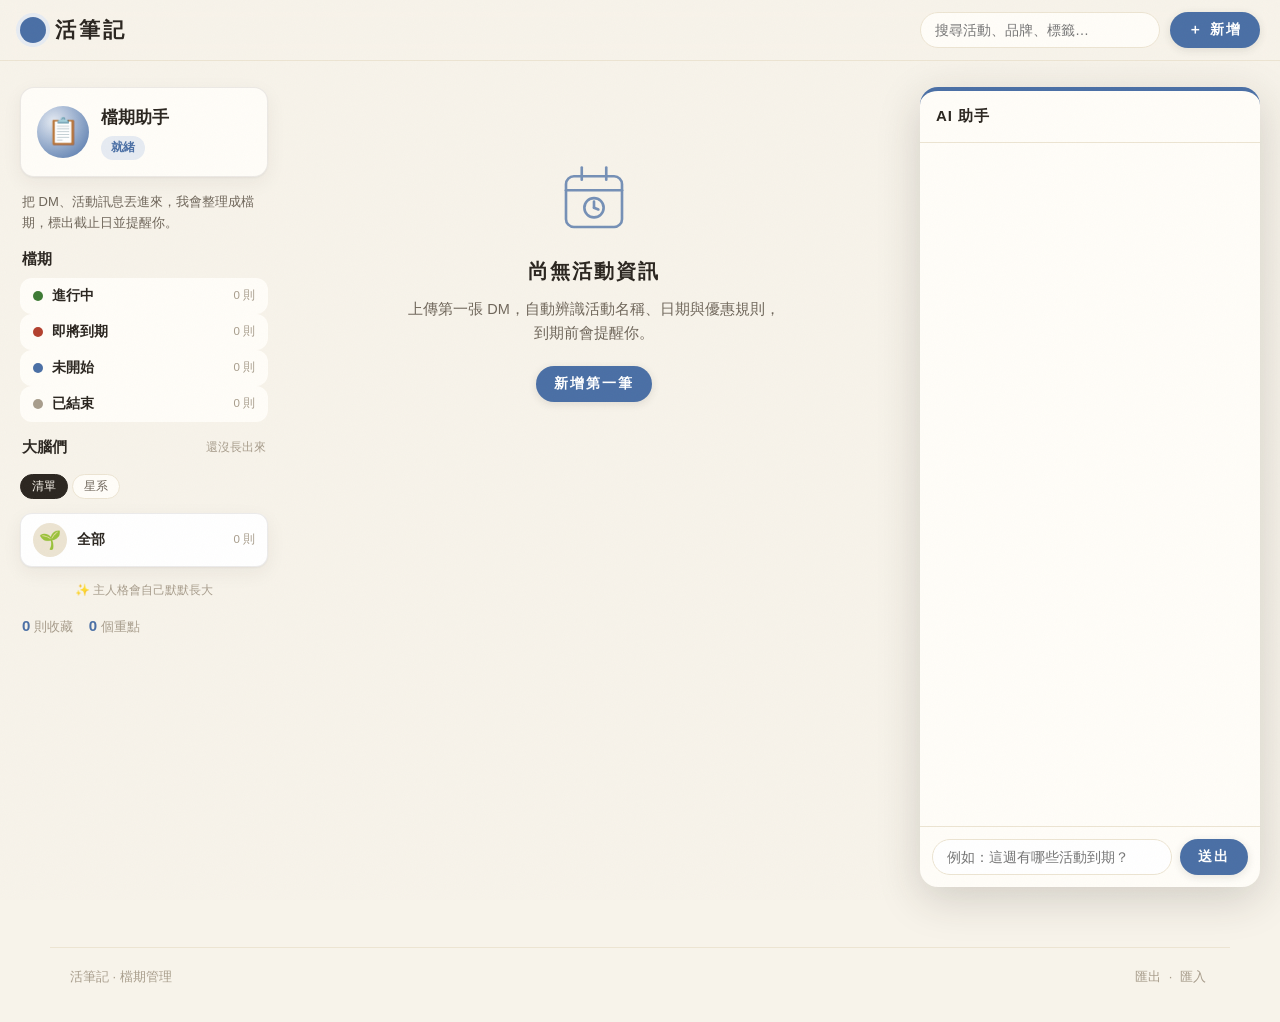
==== commit edaa7fb9: "bump app.js 快取版本號 v20261009e" ====
--- a/index.html
+++ b/index.html
@@ -170,6 +170,6 @@
     <input type="file" id="importFile" accept="application/json" class="hidden">
   </footer>
 </div>
-<script src="app.js?v=20261009d"></script>
+<script src="app.js?v=20261009e"></script>
 </body>
 </html>
--- a/style.css
+++ b/style.css
@@ -687,3 +687,10 @@
   .chat-fab { display: block; }
   .chat-head .chat-close { display: block; }
 }
+
+/* v4.1：類型文字標籤（取代 emoji） */
+.note-type {
+  font-size: 11px; font-weight: 600; letter-spacing: 1px;
+  color: var(--ink-soft); border: 1px solid var(--line);
+  padding: 2px 8px; border-radius: 20px; background: rgba(255,255,255,.5);
+}
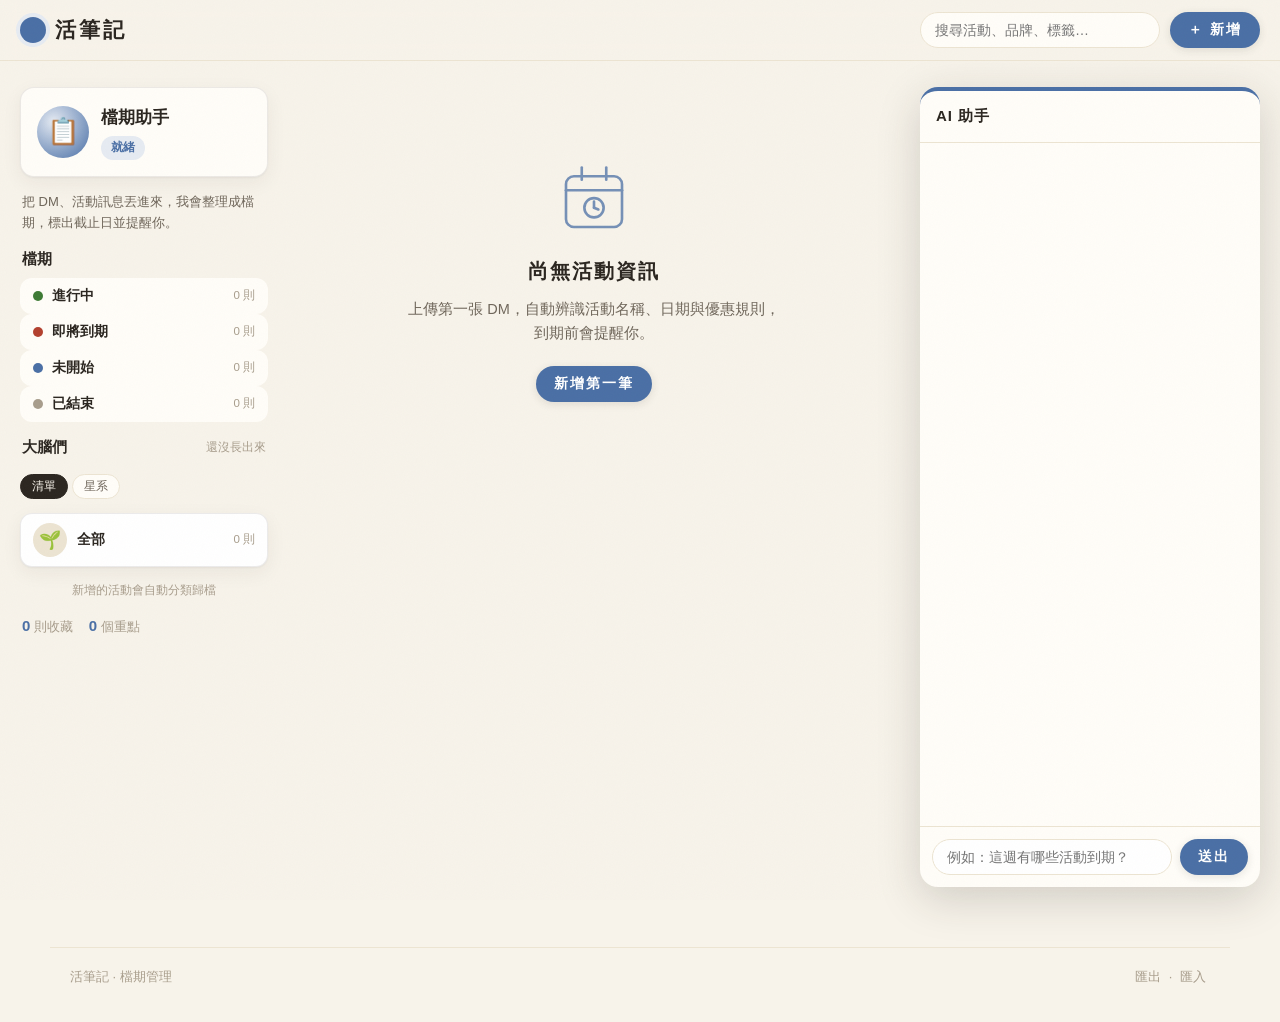
==== commit 716fd3d4: "v4.2：修手機版被平板斷點蓋掉成雙欄、檔期手機橫向精簡、換提示文案" ====
--- a/index.html
+++ b/index.html
@@ -52,7 +52,7 @@
         <p class="constellation-hint">點一顆星球，進入那個大腦的世界</p>
       </div>
 
-      <p class="auto-hint">✨ 主人格會自己默默長大</p>
+      <p class="auto-hint">新增的活動會自動分類歸檔</p>
       <div class="side-stats">
         <span><b id="statNotes">0</b> 則收藏</span>
         <span><b id="statPoints">0</b> 個重點</span>
@@ -170,6 +170,6 @@
     <input type="file" id="importFile" accept="application/json" class="hidden">
   </footer>
 </div>
-<script src="app.js?v=20261009e"></script>
+<script src="app.js?v=20261009f"></script>
 </body>
 </html>
--- a/style.css
+++ b/style.css
@@ -674,8 +674,8 @@
 .modal-tab { letter-spacing: 1px; font-weight: 600; }
 .modal-tab.active { letter-spacing: 1px; }
 
-/* 平板／手機：聊天恢復為浮動面板 */
-@media (max-width: 1100px) {
+/* 平板：聊天恢復為浮動面板（只在 861–1100px 之間，不干擾手機單欄） */
+@media (max-width: 1100px) and (min-width: 861px) {
   .layout { grid-template-columns: 248px minmax(0, 1fr); max-width: 1180px; }
   .chat-col {
     position: fixed; right: 16px; bottom: 86px; z-index: 30;
@@ -694,3 +694,13 @@
   color: var(--ink-soft); border: 1px solid var(--line);
   padding: 2px 8px; border-radius: 20px; background: rgba(255,255,255,.5);
 }
+
+/* v4.2：手機版單欄＋檔期橫向精簡 */
+@media (max-width: 860px) {
+  .phase-filter #phaseList { display: flex; gap: 8px; overflow-x: auto; padding-bottom: 6px; }
+  .phase-row { flex-shrink: 0; width: auto; padding: 8px 12px; }
+  .phase-row-count { display: none; }
+  .phase-row.active .phase-row-count { display: inline; }
+  .persona-mini-greeting { font-size: 13px; }
+  .brains-head { margin-top: 14px; }
+}
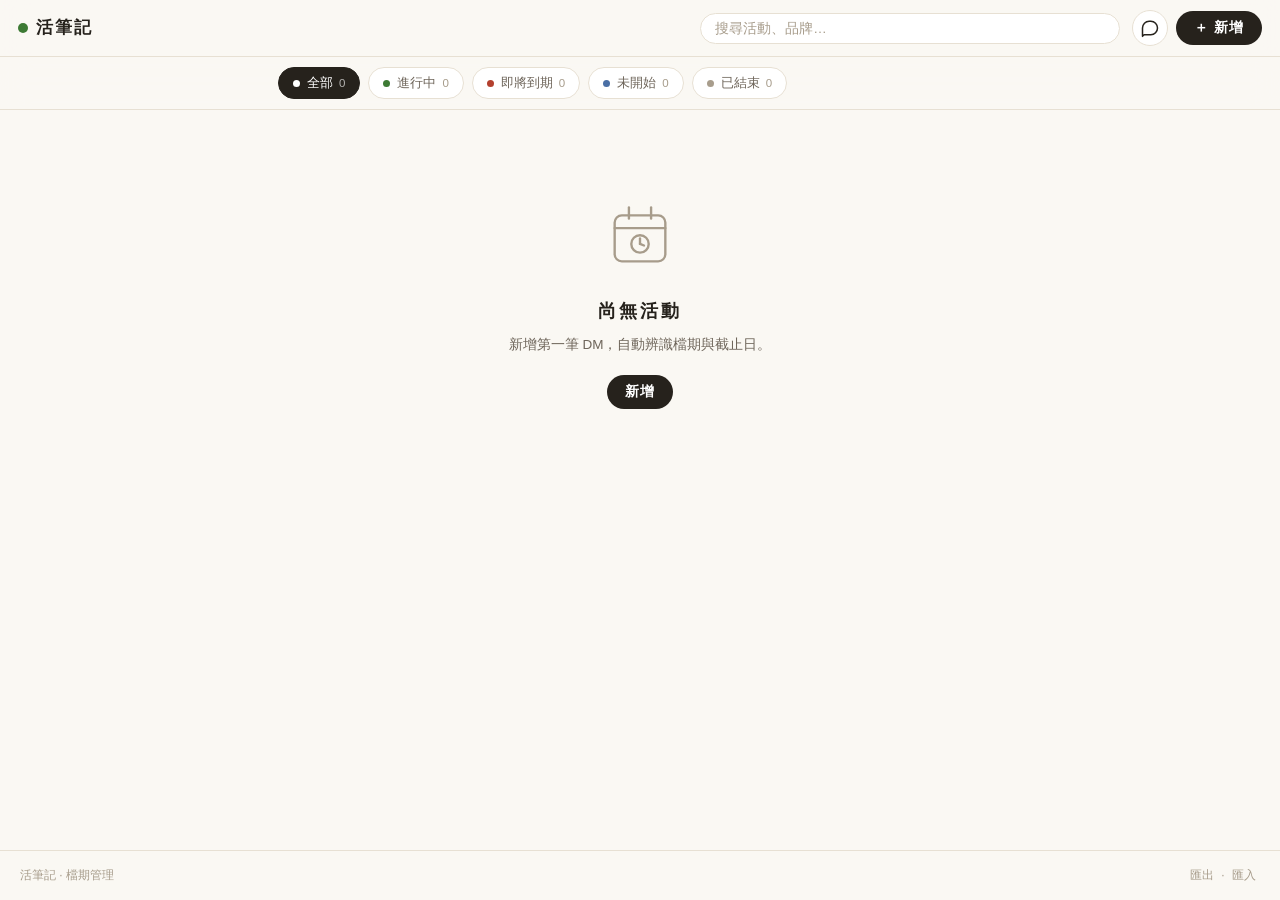
==== commit 77998c8b: "v5極簡重寫：單欄佈局、檔期藥丸篩選、精簡卡片、助手改右側滑出面板、移除側欄" ====
--- a/index.html
+++ b/index.html
@@ -3,102 +3,58 @@
 <head>
 <meta charset="UTF-8">
 <meta name="viewport" content="width=device-width, initial-scale=1.0, viewport-fit=cover">
-<title>活筆記 — 會自己長大的筆記本</title>
-<meta name="description" content="把看到的影片和文章丟進來，筆記本自動分類、長出多個大腦，自己分裂、進化。想看重點時，問它就好。">
+<title>活筆記 — 檔期管理</title>
+<meta name="description" content="DM、型錄、活動訊息丟進來，自動整理成檔期，標出截止日並提醒。">
 <link rel="stylesheet" href="style.css">
 <script src="config.js"></script>
 </head>
 <body>
 <div id="app">
   <header class="topbar">
-    <div class="brand">
-      <span class="brand-orb" id="brandOrb" aria-hidden="true"></span>
-      <span class="brand-name">活筆記</span>
-    </div>
+    <div class="brand"><span class="brand-dot" id="activityDot" aria-hidden="true"></span><span class="brand-name">活筆記</span></div>
+    <input id="searchInput" class="search" type="search" placeholder="搜尋活動、品牌…" autocomplete="off">
     <div class="topbar-actions">
-      <input id="searchInput" class="search" type="search" placeholder="搜尋活動、品牌、標籤…" autocomplete="off">
+      <button id="assistantBtn" class="icon-btn" aria-label="AI 助手">
+        <svg viewBox="0 0 24 24" width="20" height="20" fill="none" stroke="currentColor" stroke-width="1.8" stroke-linecap="round" stroke-linejoin="round"><path d="M21 12a8 8 0 0 1-8 8H5l-2 2V12a8 8 0 0 1 8-8h2a8 8 0 0 1 8 8z"/></svg>
+      </button>
       <button id="addBtn" class="btn-primary">＋ 新增</button>
     </div>
   </header>
 
-  <main class="layout">
-    <!-- 左：主人格＋大腦們 -->
-    <aside class="side">
-      <div class="persona-mini" id="personaCard">
-        <div class="persona-mini-orb" id="personaOrb"><span id="personaEmoji">📓</span></div>
-        <div class="persona-mini-info">
-          <div class="persona-mini-name" id="personaName">一本空白的筆記本</div>
-          <div class="persona-mini-mood" id="personaMood">還沒醒來</div>
-        </div>
+  <div class="phase-bar"><div class="phase-chips" id="phaseChips"></div></div>
+
+  <main class="main">
+    <div class="expiry-banner hidden" id="expiryBanner"></div>
+    <div class="cards" id="notesGrid"></div>
+    <div class="empty-state" id="emptyState">
+      <div class="empty-mark" aria-hidden="true">
+        <svg viewBox="0 0 96 96" fill="none" stroke="currentColor" stroke-width="3" stroke-linecap="round">
+          <rect x="16" y="22" width="64" height="58" rx="9"/>
+          <line x1="16" y1="38" x2="80" y2="38"/>
+          <line x1="34" y1="12" x2="34" y2="26"/>
+          <line x1="62" y1="12" x2="62" y2="26"/>
+          <circle cx="48" cy="58" r="11"/>
+          <line x1="48" y1="58" x2="48" y2="51"/>
+          <line x1="48" y1="58" x2="53" y2="60"/>
+        </svg>
       </div>
-      <p class="persona-mini-greeting" id="personaGreeting">把 DM、活動訊息丟進來，我會整理成檔期，標出截止日並提醒你。</p>
-
-      <div class="phase-filter">
-        <div class="phase-head"><span>檔期</span></div>
-        <div id="phaseList"></div>
-      </div>
-
-      <div class="brains-head">
-        <span>大腦們</span>
-        <span class="brains-count" id="brainsCount"></span>
-      </div>
-      <div class="brains-view-toggle" role="tablist" aria-label="大腦顯示方式">
-        <button class="view-btn active" id="viewListBtn">清單</button>
-        <button class="view-btn" id="viewSkyBtn">星系</button>
-      </div>
-      <nav class="brain-list" id="brainList"></nav>
-      <div class="constellation-wrap hidden" id="constellationWrap">
-        <canvas id="brainCanvas"></canvas>
-        <p class="constellation-hint">點一顆星球，進入那個大腦的世界</p>
-      </div>
-
-      <p class="auto-hint">新增的活動會自動分類歸檔</p>
-      <div class="side-stats">
-        <span><b id="statNotes">0</b> 則收藏</span>
-        <span><b id="statPoints">0</b> 個重點</span>
-      </div>
-    </aside>
-
-    <!-- 右：腦內世界 -->
-    <section class="notes-col">
-      <div class="expiry-banner hidden" id="expiryBanner"></div>
-      <div class="brain-detail hidden" id="brainDetail"></div>
-      <div class="notes-grid" id="notesGrid"></div>
-      <div class="empty-state" id="emptyState">
-        <div class="empty-mark" aria-hidden="true">
-          <svg viewBox="0 0 96 96" fill="none" stroke="currentColor" stroke-width="3" stroke-linecap="round">
-            <rect x="16" y="22" width="64" height="58" rx="9"/>
-            <line x1="16" y1="38" x2="80" y2="38"/>
-            <line x1="34" y1="12" x2="34" y2="26"/>
-            <line x1="62" y1="12" x2="62" y2="26"/>
-            <circle cx="48" cy="58" r="11"/>
-            <line x1="48" y1="58" x2="48" y2="51"/>
-            <line x1="48" y1="58" x2="53" y2="60"/>
-          </svg>
-        </div>
-        <h2>尚無活動資訊</h2>
-        <p>上傳第一張 DM，自動辨識活動名稱、日期與優惠規則，<br>到期前會提醒你。</p>
-        <button class="btn-primary" id="emptyAddBtn">新增第一筆</button>
-      </div>
-    </section>
-
-    <!-- 右欄：AI 助手（桌面版固定側欄） -->
-    <aside class="chat-col" id="chatCol">
-      <div class="chat-panel" id="chatPanel">
-        <div class="chat-head">
-          <span class="chat-title">AI 助手</span>
-          <button class="chat-close" id="chatClose">✕</button>
-        </div>
-        <div class="chat-body" id="chatBody"></div>
-        <div class="chat-input-row">
-          <input id="chatInput" type="text" placeholder="例如：這週有哪些活動到期？" autocomplete="off">
-          <button id="chatSend" class="btn-primary">送出</button>
-        </div>
-      </div>
-    </aside>
+      <h2>尚無活動</h2>
+      <p>新增第一筆 DM，自動辨識檔期與截止日。</p>
+      <button class="btn-primary" id="emptyAddBtn">新增</button>
+    </div>
   </main>
 
-  <button id="chatFab" class="chat-fab" aria-label="開啟 AI 助手">💬</button>
+  <aside class="assistant-panel hidden" id="assistantPanel" aria-label="AI 助手">
+    <div class="assistant-head">
+      <span>AI 助手</span>
+      <button class="icon-btn" id="assistantClose" aria-label="關閉">✕</button>
+    </div>
+    <div class="chat-body" id="chatBody"></div>
+    <div class="chat-input-row">
+      <input id="chatInput" type="text" placeholder="例如：這週有哪些活動到期？" autocomplete="off">
+      <button id="chatSend" class="btn-primary">送出</button>
+    </div>
+  </aside>
 
   <div class="modal-backdrop hidden" id="modalBackdrop">
     <div class="modal">
@@ -118,7 +74,6 @@
       </div>
       <div class="modal-pane hidden" id="paneImage">
         <div class="dropzone" id="imgDrop" role="button" tabindex="0" aria-label="選擇圖片">
-          <div class="dropzone-icon">📷</div>
           <div class="dropzone-text">選擇圖片 / 拖入此處（可多選）<br><span>或直接 Ctrl+V 貼上截圖</span></div>
         </div>
         <input type="file" id="imgFile" accept="image/*" multiple class="hidden">
@@ -128,7 +83,6 @@
       </div>
       <div class="modal-pane hidden" id="panePdf">
         <div class="dropzone" id="pdfDrop" role="button" tabindex="0" aria-label="選擇PDF">
-          <div class="dropzone-icon">📄</div>
           <div class="dropzone-text">點此選擇 / 拖入 PDF 型錄<br><span>自動抽出文字整理成重點</span></div>
         </div>
         <input type="file" id="pdfFile" accept="application/pdf" class="hidden">
@@ -143,13 +97,12 @@
     </div>
   </div>
 
-  <!-- 手動補充對話框 -->
   <div class="modal-backdrop hidden" id="suppBackdrop">
     <div class="modal">
-      <h3 class="supp-title">✏️ 幫它補充內容</h3>
-      <p class="modal-note" id="suppDesc">這支影片穿了隱形衣，我抓不到內容。把你記得的、或影片下方的簡介貼上來，我來整理成重點。</p>
+      <h3 class="supp-title">補充內容</h3>
+      <p class="modal-note" id="suppDesc">抓不到這個連結的內容。把你記得的內容貼上來，我來整理。</p>
       <div class="modal-pane">
-        <textarea id="suppText" rows="6" placeholder="貼上影片簡介、字幕，或你記得的內容…"></textarea>
+        <textarea id="suppText" rows="6" placeholder="貼上簡介、字幕，或你記得的內容…"></textarea>
       </div>
       <div class="modal-actions">
         <button class="btn-ghost" id="suppCancel">取消</button>
@@ -170,6 +123,6 @@
     <input type="file" id="importFile" accept="application/json" class="hidden">
   </footer>
 </div>
-<script src="app.js?v=20261009f"></script>
+<script src="app.js?v=20261009g"></script>
 </body>
 </html>
--- a/style.css
+++ b/style.css
@@ -1,706 +1,325 @@
-/* 活筆記 — D1 一色主義：全站唯一的強調色就是主人格當下的「情緒色」；
-   每個大腦有自己的代表色（只出現在大腦列與腦內卡片） */
+/* 活筆記 v5 — 極簡 */
+*, *::before, *::after { box-sizing: border-box; }
 :root {
-  --mood: #c2703d;
-  --mood-soft: color-mix(in srgb, var(--mood) 14%, white);
-  --mood-line: color-mix(in srgb, var(--mood) 35%, white);
-  --paper: #f7f3ea;
-  --paper-deep: #ece4d2;
-  --ink: #2b2620;
-  --ink-soft: #6f665a;
-  --ink-faint: #a89d8c;
-  --card: #fffdf8;
-  --danger: #b3402e;
+  --paper: #faf8f3;
+  --card: #ffffff;
+  --ink: #26221c;
+  --ink-soft: #6e655a;
+  --ink-faint: #a79c8b;
+  --line: #e7e0d3;
+  --urgent: #b3402e;
+  --warn: #a86e14;
+  --ok: #3d7a34;
   --radius: 14px;
-  --shadow: 0 2px 14px rgba(43, 38, 32, 0.07);
-}
-* { box-sizing: border-box; }
-html, body { margin: 0; padding: 0; }
+}
+html { -webkit-text-size-adjust: 100%; }
 body {
-  background: var(--paper);
-  color: var(--ink);
-  font-family: -apple-system, "PingFang TC", "Microsoft JhengHei", "Noto Sans TC", sans-serif;
-  line-height: 1.65;
+  margin: 0; background: var(--paper); color: var(--ink);
+  font-family: -apple-system, BlinkMacSystemFont, "SF Pro Text", "Segoe UI", "Noto Sans TC", "PingFang TC", "Microsoft JhengHei", sans-serif;
+  font-size: 15px; line-height: 1.6;
   -webkit-font-smoothing: antialiased;
 }
+#app { min-height: 100vh; display: flex; flex-direction: column; }
 .hidden { display: none !important; }
-
+button { font-family: inherit; }
+
+/* ---------- 頂欄 ---------- */
 .topbar {
-  position: sticky; top: 0; z-index: 20;
-  display: flex; align-items: center; justify-content: space-between;
-  gap: 12px; padding: 12px 20px;
-  background: color-mix(in srgb, var(--paper) 88%, transparent);
-  backdrop-filter: blur(10px);
-  border-bottom: 1px solid var(--paper-deep);
-}
-.brand { display: flex; align-items: center; gap: 9px; }
-.brand-orb {
-  width: 26px; height: 26px; border-radius: 50%;
-  background: var(--mood);
-  transition: background 1.2s ease;
-  box-shadow: 0 0 0 4px var(--mood-soft);
-}
-.brand-name {
-  font-family: "Noto Serif TC", "Songti TC", serif;
-  font-size: 21px; font-weight: 700; letter-spacing: 2px;
-}
-.topbar-actions { display: flex; gap: 10px; align-items: center; }
+  position: sticky; top: 0; z-index: 30;
+  display: flex; align-items: center; gap: 12px;
+  padding: 10px 18px;
+  background: rgba(250, 248, 243, 0.88);
+  -webkit-backdrop-filter: blur(14px); backdrop-filter: blur(14px);
+  border-bottom: 1px solid var(--line);
+}
+.brand { display: flex; align-items: center; gap: 8px; flex-shrink: 0; }
+.brand-dot {
+  width: 10px; height: 10px; border-radius: 50%;
+  background: var(--ok); transition: background 0.3s;
+}
+.brand-dot.working { background: var(--warn); animation: pulse 1s ease-in-out infinite; }
+@keyframes pulse { 50% { opacity: 0.35; } }
+.brand-name { font-weight: 800; font-size: 17px; letter-spacing: 2px; }
 .search {
-  width: 240px; padding: 9px 14px; border-radius: 999px;
-  border: 1px solid var(--paper-deep); background: var(--card);
-  font-size: 14px; color: var(--ink); outline: none;
-}
-.search:focus { border-color: var(--mood); }
-
+  flex: 1; max-width: 420px; margin-left: auto;
+  border: 1px solid var(--line); border-radius: 999px;
+  background: #fff; padding: 7px 14px; font-size: 13.5px; color: var(--ink);
+  outline: none;
+}
+.search:focus { border-color: var(--ink-faint); }
+.search::placeholder { color: var(--ink-faint); }
+.topbar-actions { display: flex; align-items: center; gap: 8px; flex-shrink: 0; }
+.icon-btn {
+  width: 36px; height: 36px; border-radius: 50%;
+  border: 1px solid var(--line); background: #fff; color: var(--ink);
+  display: inline-flex; align-items: center; justify-content: center;
+  cursor: pointer; font-size: 15px;
+}
+.icon-btn:hover { border-color: var(--ink-faint); }
 .btn-primary {
-  background: var(--mood); color: #fff; border: none; cursor: pointer;
-  padding: 9px 18px; border-radius: 999px; font-size: 14px; font-weight: 600;
-  transition: background 1.2s ease, transform 0.15s ease;
-  white-space: nowrap;
-}
-.btn-primary:hover { transform: translateY(-1px); }
-.btn-primary:disabled { opacity: 0.55; cursor: wait; transform: none; }
+  border: none; border-radius: 999px; cursor: pointer;
+  background: var(--ink); color: #fff;
+  font-size: 13.5px; font-weight: 700; letter-spacing: 1px;
+  padding: 8px 18px;
+}
+.btn-primary:hover { opacity: 0.88; }
+.btn-primary:disabled { opacity: 0.45; cursor: default; }
 .btn-ghost {
-  background: transparent; border: 1px solid var(--paper-deep); color: var(--ink-soft);
-  padding: 9px 18px; border-radius: 999px; font-size: 14px; cursor: pointer;
-}
-.link-btn { background: none; border: none; color: var(--ink-faint); font-size: 13px; cursor: pointer; padding: 2px 4px; }
-.link-btn:hover { color: var(--mood); }
-
-.layout {
-  display: grid; grid-template-columns: 290px 1fr;
-  gap: 26px; max-width: 1180px; margin: 0 auto; padding: 26px 20px 60px;
-  align-items: start;
-}
-
-/* ---------- 左側 ---------- */
-.side {
-  position: sticky; top: 76px;
-  display: flex; flex-direction: column; gap: 14px;
-}
-.persona-mini {
-  background: var(--card); border-radius: var(--radius);
-  padding: 16px; box-shadow: var(--shadow);
-  border-top: 4px solid var(--mood);
-  transition: border-color 1.2s ease;
-  display: flex; gap: 12px; align-items: center;
-}
-.persona-mini-orb {
-  width: 52px; height: 52px; border-radius: 50%; flex-shrink: 0;
-  background: radial-gradient(circle at 32% 30%, var(--mood-soft), var(--mood));
-  display: flex; align-items: center; justify-content: center; font-size: 26px;
-  transition: background 1.2s ease;
-  animation: breathe 4.5s ease-in-out infinite;
-}
-@keyframes breathe { 0%, 100% { transform: scale(1); } 50% { transform: scale(1.05); } }
-.persona-mini-orb.growing { animation: grow 1.6s ease; }
-@keyframes grow {
-  0% { transform: scale(1); } 35% { transform: scale(1.22); }
-  70% { transform: scale(0.94); } 100% { transform: scale(1); }
-}
-.persona-mini-name {
-  font-family: "Noto Serif TC", "Songti TC", serif;
-  font-size: 17px; font-weight: 700;
-}
-.persona-mini-mood {
-  display: inline-block; margin-top: 4px; font-size: 12px;
-  color: var(--mood); background: var(--mood-soft);
-  padding: 2px 10px; border-radius: 999px; font-weight: 600;
-  transition: background 1.2s ease, color 1.2s ease;
-}
-.persona-mini-greeting { font-size: 13px; color: var(--ink-soft); margin: 0; padding: 0 2px; }
-
-.brains-head {
-  display: flex; justify-content: space-between; align-items: center;
-  font-weight: 700; font-size: 14.5px; padding: 0 2px;
-}
-.brains-count { font-size: 12px; color: var(--ink-faint); font-weight: 400; }
-.brain-list { display: flex; flex-direction: column; gap: 7px; }
-.brain-row {
-  display: flex; align-items: center; gap: 10px;
-  background: var(--card); border: 1px solid transparent; border-radius: 12px;
-  padding: 9px 12px; cursor: pointer; text-align: left; width: 100%;
-  font-size: 14px; color: var(--ink); font-family: inherit;
-  transition: transform 0.15s ease, border-color 0.2s ease;
-}
-.brain-row:hover { transform: translateX(2px); }
-.brain-row.active { border-color: var(--brain-color, var(--mood)); background: #fff; }
-.brain-dot {
-  width: 34px; height: 34px; border-radius: 50%; flex-shrink: 0;
-  background: var(--brain-color, var(--paper-deep));
-  display: flex; align-items: center; justify-content: center; font-size: 18px;
-}
-.brain-row-name { flex: 1; font-weight: 600; overflow: hidden; text-overflow: ellipsis; white-space: nowrap; }
-.brain-row-meta { font-size: 11.5px; color: var(--ink-faint); white-space: nowrap; }
-.brain-row.all .brain-dot { background: var(--paper-deep); }
-.brain-row.inbox .brain-dot { background: #e8e0cd; }
-.brain-new { animation: pop 0.6s ease; }
-@keyframes pop { 0% { transform: scale(0.85); } 60% { transform: scale(1.04); } 100% { transform: scale(1); } }
-
-.btn-absorb {
-  width: 100%; padding: 11px; border-radius: 12px; cursor: pointer;
-  background: var(--mood); color: #fff; border: none;
-  font-size: 14px; font-weight: 700; letter-spacing: 1px;
-  transition: background 1.2s ease, transform 0.15s ease;
-}
-.btn-absorb:hover { transform: translateY(-1px); }
-.btn-absorb:disabled { opacity: 0.55; cursor: wait; transform: none; }
-.side-stats { display: flex; gap: 16px; font-size: 12.5px; color: var(--ink-faint); padding: 0 2px; }
-.side-stats b { color: var(--mood); font-size: 15px; transition: color 1.2s ease; }
-
-/* ---------- 腦內詳情 ---------- */
-.brain-detail {
-  background: var(--card); border-radius: var(--radius);
-  padding: 20px 22px; margin-bottom: 18px; box-shadow: var(--shadow);
-  border-top: 5px solid var(--brain-color, var(--mood));
-}
-.brain-detail-head { display: flex; align-items: center; gap: 12px; margin-bottom: 8px; }
-.brain-detail-emoji { font-size: 34px; }
-.brain-detail-name {
-  font-family: "Noto Serif TC", "Songti TC", serif;
-  font-size: 22px; font-weight: 700; margin: 0;
-}
-.brain-detail-desc { font-size: 13px; color: var(--ink-faint); margin: 0; }
-.brain-level { margin-left: auto; font-size: 12px; color: var(--ink-soft); white-space: nowrap; }
-.brain-level .dots { letter-spacing: 2px; color: var(--brain-color, var(--mood)); }
-.brain-summary { font-size: 14px; color: var(--ink-soft); margin: 10px 0; }
-.brain-gaps { display: flex; flex-wrap: wrap; gap: 6px; align-items: center; margin-top: 8px; }
-.gaps-label { font-size: 12.5px; color: var(--ink-faint); }
-.gap-chip {
-  font-size: 12px; color: var(--ink-soft);
-  border: 1px dashed var(--ink-faint); border-radius: 999px; padding: 2px 10px;
-}
-.brain-born { font-size: 12px; color: var(--ink-faint); margin-top: 10px; }
-
-/* ---------- 筆記 ---------- */
-.filter-row { display: flex; flex-wrap: wrap; gap: 8px; margin-bottom: 18px; align-items: center; }
-.chip {
-  border: 1px solid var(--paper-deep); background: var(--card); color: var(--ink-soft);
-  border-radius: 999px; padding: 6px 14px; font-size: 13px; cursor: pointer;
-}
-.chip.active { background: var(--ink); color: var(--paper); border-color: var(--ink); }
-
-.notes-grid { display: grid; grid-template-columns: repeat(auto-fill, minmax(280px, 1fr)); gap: 16px; }
-.note-card {
-  background: var(--card); border-radius: var(--radius); padding: 18px;
-  box-shadow: var(--shadow); border-left: 4px solid var(--mood-line);
-  transition: border-color 1.2s ease, transform 0.15s ease;
-  display: flex; flex-direction: column; gap: 10px;
-}
-.note-card:hover { transform: translateY(-2px); }
-.note-card.synth {
-  border-left-style: dashed;
-  background: linear-gradient(180deg, var(--card), var(--mood-soft));
-}
-.note-top { display: flex; justify-content: space-between; align-items: flex-start; gap: 8px; }
-.note-type { font-size: 12px; color: var(--ink-faint); }
-.note-date { font-size: 12px; color: var(--ink-faint); white-space: nowrap; }
-.note-title { font-size: 16.5px; font-weight: 700; margin: 0; line-height: 1.5; }
-.note-title a { color: var(--ink); text-decoration: none; }
-.note-title a:hover { color: var(--mood); }
-.note-summary { font-size: 14px; color: var(--ink-soft); margin: 0; }
-.note-points { margin: 0; padding: 0; list-style: none; display: flex; flex-direction: column; gap: 7px; }
-.note-points li { font-size: 13.5px; padding-left: 20px; position: relative; color: var(--ink); }
-.note-points li::before {
-  content: ""; position: absolute; left: 2px; top: 9px;
-  width: 8px; height: 8px; border-radius: 50%; background: var(--mood);
-  transition: background 1.2s ease;
-}
-.note-points.collapsed li:nth-child(n+3) { display: none; }
-.points-toggle {
-  background: none; border: none; color: var(--mood); font-size: 12.5px;
-  cursor: pointer; padding: 0; align-self: flex-start;
-}
-.note-tags { display: flex; flex-wrap: wrap; gap: 6px; }
-.note-tag { font-size: 12px; color: var(--mood); background: var(--mood-soft); border-radius: 999px; padding: 2px 10px; }
-.note-brain { font-size: 12px; color: var(--ink-faint); }
-.note-actions { display: flex; gap: 8px; margin-top: auto; padding-top: 6px; border-top: 1px dashed var(--paper-deep); }
-.note-actions button { background: none; border: none; font-size: 12.5px; color: var(--ink-faint); cursor: pointer; padding: 4px 2px; }
-.note-actions button:hover { color: var(--mood); }
-.note-actions button.danger:hover { color: var(--danger); }
-
-.empty-state { text-align: center; padding: 70px 20px; color: var(--ink-soft); }
-.empty-emoji { font-size: 52px; margin-bottom: 12px; }
-.empty-state h2 { font-family: "Noto Serif TC", serif; font-size: 24px; margin: 0 0 10px; color: var(--ink); }
-.empty-state p { font-size: 14.5px; margin: 0 0 20px; }
-
-/* ---------- 聊天 ---------- */
-.chat-fab {
-  position: fixed; right: 22px; bottom: 22px; z-index: 30;
-  width: 58px; height: 58px; border-radius: 50%; border: none; cursor: pointer;
-  background: var(--mood); font-size: 26px; color: #fff;
-  box-shadow: 0 6px 22px color-mix(in srgb, var(--mood) 45%, transparent);
-  transition: background 1.2s ease, transform 0.15s ease;
-}
-.chat-fab:hover { transform: scale(1.06); }
-.chat-panel {
-  position: fixed; right: 22px; bottom: 92px; z-index: 30;
-  width: min(380px, calc(100vw - 32px)); height: 480px; max-height: 70vh;
-  background: var(--card); border-radius: 18px; box-shadow: 0 12px 44px rgba(43,38,32,0.18);
-  display: flex; flex-direction: column; overflow: hidden;
-  border-top: 4px solid var(--mood);
-}
-.chat-head {
-  display: flex; justify-content: space-between; align-items: center;
-  padding: 13px 16px; border-bottom: 1px solid var(--paper-deep);
-  font-weight: 700; font-size: 15px;
-}
-.chat-close { background: none; border: none; font-size: 15px; cursor: pointer; color: var(--ink-faint); }
-.chat-body { flex: 1; overflow-y: auto; padding: 14px; display: flex; flex-direction: column; gap: 10px; }
-.msg { max-width: 86%; padding: 9px 13px; border-radius: 14px; font-size: 14px; line-height: 1.6; white-space: pre-wrap; }
-.msg.user { align-self: flex-end; background: var(--mood); color: #fff; border-bottom-right-radius: 4px; }
-.msg.bot { align-self: flex-start; background: var(--paper-deep); color: var(--ink); border-bottom-left-radius: 4px; }
-.msg.typing { color: var(--ink-faint); }
-.chat-input-row { display: flex; gap: 8px; padding: 12px; border-top: 1px solid var(--paper-deep); }
-.chat-input-row input {
-  flex: 1; border: 1px solid var(--paper-deep); border-radius: 999px;
-  padding: 9px 14px; font-size: 14px; outline: none; background: #fff; min-width: 0;
-}
-.chat-input-row input:focus { border-color: var(--mood); }
-
-/* ---------- 對話框 ---------- */
-.modal-backdrop {
-  position: fixed; inset: 0; z-index: 40; background: rgba(43, 38, 32, 0.42);
-  display: flex; align-items: center; justify-content: center; padding: 18px;
-}
-.modal {
-  background: var(--card); border-radius: 18px; padding: 22px;
-  width: min(520px, 100%); box-shadow: 0 18px 60px rgba(43,38,32,0.25);
-  border-top: 4px solid var(--mood);
-}
-.modal-tabs { display: flex; gap: 8px; margin-bottom: 16px; }
-.modal-tab {
-  flex: 1; padding: 10px; border-radius: 10px; border: 1px solid var(--paper-deep);
-  background: transparent; font-size: 14px; cursor: pointer; color: var(--ink-soft);
-}
-.modal-tab.active { background: var(--mood-soft); border-color: var(--mood); color: var(--ink); font-weight: 700; }
-.modal-pane input[type="url"], .modal-pane input[type="text"], .modal-pane textarea {
-  width: 100%; border: 1px solid var(--paper-deep); border-radius: 10px;
-  padding: 11px 13px; font-size: 14px; outline: none; background: #fff; color: var(--ink);
-  font-family: inherit;
-}
-.modal-pane input:focus, .modal-pane textarea:focus { border-color: var(--mood); }
-.modal-pane textarea { resize: vertical; margin-top: 10px; }
-.modal-note { font-size: 12.5px; color: var(--ink-faint); margin: 10px 2px 0; }
-.modal-actions { display: flex; justify-content: flex-end; gap: 10px; margin-top: 18px; }
-.modal-loading { display: flex; align-items: center; gap: 10px; margin-top: 14px; font-size: 13.5px; color: var(--ink-soft); }
-.modal-pipeline { margin-top: 12px; display: flex; flex-direction: column; gap: 6px; font-size: 13px; color: var(--ink-soft); }
-.pipeline-step.done { color: var(--mood); }
-.spinner {
-  width: 18px; height: 18px; border-radius: 50%; flex-shrink: 0;
-  border: 2.5px solid var(--mood-soft); border-top-color: var(--mood);
-  animation: spin 0.8s linear infinite;
-}
-@keyframes spin { to { transform: rotate(360deg); } }
-
-/* ---------- Toast ---------- */
-.toasts {
-  position: fixed; left: 50%; bottom: 26px; transform: translateX(-50%);
-  z-index: 60; display: flex; flex-direction: column; gap: 8px; align-items: center;
-  pointer-events: none; width: max-content; max-width: calc(100vw - 40px);
-}
-.toast {
-  background: var(--ink); color: var(--paper);
-  padding: 11px 20px; border-radius: 999px; font-size: 14px;
-  box-shadow: 0 8px 26px rgba(43,38,32,0.3);
-  animation: toastIn 0.35s ease;
-  max-width: 100%;
-}
-.toast.out { animation: toastOut 0.3s ease forwards; }
-@keyframes toastIn { from { opacity: 0; transform: translateY(14px); } to { opacity: 1; transform: none; } }
-@keyframes toastOut { to { opacity: 0; transform: translateY(10px); } }
-
-.foot {
-  max-width: 1180px; margin: 0 auto; padding: 18px 20px 34px;
-  display: flex; justify-content: space-between; align-items: center;
-  font-size: 13px; color: var(--ink-faint);
-  border-top: 1px solid var(--paper-deep);
-}
-
-@media (max-width: 860px) {
-  .layout { grid-template-columns: 1fr; gap: 20px; padding: 18px 14px 50px; }
-  .side { position: static; }
-  .brain-list { flex-direction: row; overflow-x: auto; padding-bottom: 4px; }
-  .brain-row { width: auto; flex-shrink: 0; }
-  .brain-row-name { max-width: 90px; }
-  .search { width: 130px; }
-  .topbar { padding: 10px 14px; }
-  .brand-name { font-size: 18px; }
-  .notes-grid { grid-template-columns: 1fr; }
-  .chat-panel { right: 12px; bottom: 88px; }
-  .chat-fab { right: 14px; bottom: 18px; }
-}
-@media (prefers-reduced-motion: reduce) {
-  .persona-mini-orb { animation: none; }
-  * { transition-duration: 0.01ms !important; }
-}
-
-/* ---------- 動畫 ---------- */
-@keyframes cardIn {
-  from { opacity: 0; transform: translateY(16px) scale(0.98); }
-  to { opacity: 1; transform: none; }
-}
-.note-card { animation: cardIn 0.45s cubic-bezier(0.22, 1, 0.36, 1) backwards; }
-@keyframes modalIn {
-  from { opacity: 0; transform: translateY(18px) scale(0.96); }
-  to { opacity: 1; transform: none; }
-}
-.modal-backdrop:not(.hidden) .modal { animation: modalIn 0.32s cubic-bezier(0.22, 1, 0.36, 1); }
-@keyframes msgIn {
-  from { opacity: 0; transform: translateY(8px); }
-  to { opacity: 1; transform: none; }
-}
-.msg { animation: msgIn 0.25s ease; }
-@keyframes brainDetailIn {
-  from { opacity: 0; transform: translateY(-8px); }
-  to { opacity: 1; transform: none; }
-}
-.brain-detail:not(.hidden) { animation: brainDetailIn 0.35s ease; }
-@keyframes floaty {
-  0%, 100% { transform: translateY(0); }
-  50% { transform: translateY(-3px); }
-}
-.brain-dot { animation: floaty 3.6s ease-in-out infinite; }
-.brain-row:nth-child(2n) .brain-dot { animation-delay: -1.2s; }
-.brain-row:nth-child(3n) .brain-dot { animation-delay: -2.4s; }
-.persona-mini-orb.working { animation: grow 1.2s ease-in-out infinite; }
-
-/* ---------- 簡約：卡片操作收起來 ---------- */
-.note-card { position: relative; }
-.note-del {
-  position: absolute; top: 8px; right: 10px;
-  background: none; border: none; cursor: pointer;
-  color: var(--ink-faint); font-size: 16px; line-height: 1;
-  opacity: 0; transition: opacity 0.2s ease, color 0.2s ease;
-  padding: 6px;
-}
-.note-card:hover .note-del { opacity: 0.7; }
-.note-del:hover { opacity: 1 !important; color: var(--danger); }
-.note-del.confirming { opacity: 1 !important; color: #fff; background: var(--danger);
-  border-radius: 999px; font-size: 12px; padding: 6px 10px; font-weight: 700; }
-@media (hover: none) { .note-del { opacity: 0.5; } }
-.note-actions { display: none; }
-.note-actions.has-actions { display: flex; }
-.note-actions .btn-mini {
-  background: var(--mood-soft); color: var(--ink); border: none;
-  border-radius: 999px; padding: 7px 14px; font-size: 13px; cursor: pointer;
-  font-weight: 600;
-}
-.note-actions .btn-mini.ghost { background: transparent; color: var(--ink-faint); font-weight: 400; }
-
-/* 抓不到內容的卡片 */
-.note-card.needs-help {
-  border-left: 4px dashed var(--ink-faint);
-  background: linear-gradient(180deg, var(--card), #f3eee1);
-}
-.needs-help-msg {
-  font-size: 13.5px; color: var(--ink-soft);
-  background: rgba(43, 38, 32, 0.05); border-radius: 10px; padding: 10px 12px; margin: 0;
-}
-.needs-help-msg b { color: var(--ink); }
-
-.auto-hint { font-size: 12px; color: var(--ink-faint); margin: 0; padding: 0 2px; text-align: center; }
-.supp-title { font-family: "Noto Serif TC", serif; font-size: 19px; margin: 0 0 6px; }
-
-/* ================= v2 生命化：Living & Organic ================= */
-
-/* 紙紋：全站細微纖維雜訊 */
-body::after {
-  content: ""; position: fixed; inset: 0; z-index: 2000; pointer-events: none;
-  opacity: 0.045;
-  background-image: url("data:image/svg+xml,%3Csvg xmlns='http://www.w3.org/2000/svg' width='160' height='160'%3E%3Cfilter id='n'%3E%3CfeTurbulence type='fractalNoise' baseFrequency='0.9' numOctaves='2'/%3E%3C/filter%3E%3Crect width='160' height='160' filter='url(%23n)' opacity='0.6'/%3E%3C/svg%3E");
-}
-
-/* ---- 沉睡大腦空狀態 ---- */
-.sleep-brain { display: flex; justify-content: center; margin-bottom: 6px; }
-.sleep-brain svg {
-  width: 128px; height: 128px;
-  animation: sleepFloat 6.5s ease-in-out infinite;
-  filter: drop-shadow(0 10px 24px rgba(138, 127, 214, 0.38));
-}
-@keyframes sleepFloat {
-  0%, 100% { transform: translateY(0) scale(1); }
-  50% { transform: translateY(-11px) scale(1.03); }
-}
-.sleep-brain .zb { opacity: 0; animation: zFloat 3.4s ease-in-out infinite; }
-.sleep-brain .zb.z2 { animation-delay: 1.1s; }
-.sleep-brain .zb.z3 { animation-delay: 2.2s; }
-@keyframes zFloat {
-  0% { opacity: 0; transform: translate(0, 6px); }
-  35% { opacity: 0.9; }
-  100% { opacity: 0; transform: translate(10px, -10px); }
-}
-.empty-state h2.sleeping { color: var(--ink-soft); font-weight: 600; }
-
-/* ---- 投餵艙 ---- */
-.feed-pod-head { font-size: 14px; font-weight: 700; margin-bottom: 10px; letter-spacing: 1px; }
-#linkUrl.feed-pod {
-  border: 2px solid transparent;
-  background: linear-gradient(#fff, #fff) padding-box,
-              linear-gradient(135deg, var(--mood), #8a7fd6) border-box;
-  animation: podGlow 3.2s ease-in-out infinite;
-}
-@keyframes podGlow {
-  0%, 100% { box-shadow: 0 0 0 4px var(--mood-soft), 0 0 16px rgba(194, 112, 61, 0.22); }
-  50% { box-shadow: 0 0 0 7px var(--mood-soft), 0 0 30px rgba(194, 112, 61, 0.4); }
-}
-
-/* ---- 餵食吸收特效 ---- */
-#absorbFx { position: fixed; inset: 0; z-index: 150; pointer-events: none; display: none; }
-#absorbFx.on { display: block; }
-#absorbFx .ring {
-  position: absolute; left: 50%; top: 42%; width: 110px; height: 110px; margin: -55px;
-  border: 3px solid var(--mood); border-radius: 50%; opacity: 0;
-}
-#absorbFx.on .ring { animation: absorbRing 0.9s ease-out; }
-#absorbFx.on .ring.r2 { animation-delay: 0.14s; border-color: #8a7fd6; }
-#absorbFx.on .ring.r3 { animation-delay: 0.28s; }
-@keyframes absorbRing {
-  0% { transform: scale(0.25); opacity: 0.95; }
-  100% { transform: scale(4.2); opacity: 0; }
-}
-#absorbFx .gulp {
-  position: absolute; left: 50%; top: 42%; transform: translate(-50%, -50%);
-  font-size: 40px; opacity: 0;
-}
-#absorbFx.on .gulp { animation: gulpIn 0.9s ease-out; }
-@keyframes gulpIn {
-  0% { opacity: 0; transform: translate(-50%, -30%) scale(0.6); }
-  30% { opacity: 1; transform: translate(-50%, -50%) scale(1.15); }
-  100% { opacity: 0; transform: translate(-50%, -62%) scale(1); }
-}
-
-/* ---- 螢光筆掃過 ---- */
-@keyframes hlSweep {
-  0% { background-size: 0% 80%; background-image: linear-gradient(90deg, rgba(255, 224, 102, 0.85), rgba(255, 224, 102, 0.85)); }
-  55% { background-size: 102% 80%; background-image: linear-gradient(90deg, rgba(255, 224, 102, 0.85), rgba(255, 224, 102, 0.85)); }
-  100% { background-size: 102% 80%; background-image: linear-gradient(90deg, rgba(255, 224, 102, 0.3), rgba(255, 224, 102, 0.3)); }
-}
-.note-points li.hl-fresh {
-  background-repeat: no-repeat; background-position: 18px 62%;
-  animation: hlSweep 1.5s ease 0.25s forwards;
-}
-
-/* ---- 星系視圖 ---- */
-.brains-view-toggle { display: flex; gap: 4px; }
-.view-btn {
-  border: 1px solid var(--paper-deep); background: var(--card); border-radius: 999px;
-  padding: 3px 11px; font-size: 12px; cursor: pointer; color: var(--ink-soft); font-family: inherit;
-}
-.view-btn.active { background: var(--ink); color: var(--paper); border-color: var(--ink); }
-.constellation-wrap { display: flex; flex-direction: column; gap: 6px; }
-#brainCanvas {
-  width: 100%; height: 280px; border-radius: 14px; display: block; cursor: pointer;
-  background: radial-gradient(ellipse at 50% 42%, #2f2b36 0%, #232028 62%, #1b191f 100%);
-  box-shadow: var(--shadow);
-}
-.constellation-hint { font-size: 11.5px; color: var(--ink-faint); text-align: center; margin: 0; }
-
-/* ---- 聊天儀式感 ---- */
-.chat-fab.thinking { animation: fabPulse 1.4s ease-in-out infinite; }
-@keyframes fabPulse {
-  0%, 100% { transform: scale(1); box-shadow: 0 6px 22px rgba(194, 112, 61, 0.45); }
-  50% { transform: scale(1.09); box-shadow: 0 6px 36px rgba(194, 112, 61, 0.75); }
-}
-.msg.ritual {
-  background: transparent; border: 1.5px dashed var(--mood-line);
-  color: var(--ink-soft); font-size: 13px;
-}
-.ritual-titles { display: flex; flex-direction: column; gap: 3px; margin-top: 7px; }
-.ritual-titles span { font-size: 12.5px; animation: ritualShimmer 1.3s ease-in-out infinite; }
-.ritual-titles span:nth-child(2) { animation-delay: 0.22s; }
-.ritual-titles span:nth-child(3) { animation-delay: 0.44s; }
-.ritual-titles span:nth-child(4) { animation-delay: 0.66s; }
-@keyframes ritualShimmer { 0%, 100% { opacity: 0.4; } 50% { opacity: 1; } }
-.cite-cards { display: flex; gap: 6px; margin-top: 9px; flex-wrap: wrap; }
-.cite-card {
-  font-size: 12px; background: var(--mood-soft); color: var(--ink);
-  border: 1px solid var(--mood-line); border-radius: 8px; padding: 5px 10px; cursor: pointer;
-  animation: citeIn 0.45s cubic-bezier(0.22, 1, 0.36, 1) backwards;
-  font-family: inherit; text-align: left;
-}
-.cite-card:hover { background: var(--mood-line); }
-.cite-card:nth-child(2) { animation-delay: 0.08s; }
-.cite-card:nth-child(3) { animation-delay: 0.16s; }
-.cite-card:nth-child(4) { animation-delay: 0.24s; }
-@keyframes citeIn { from { opacity: 0; transform: translateY(10px); } to { opacity: 1; transform: none; } }
-
-/* ---- 減少動態偏好 ---- */
-@media (prefers-reduced-motion: reduce) {
-  .persona-mini-orb { animation: none; }
-  .sleep-brain svg, .sleep-brain .zb, #linkUrl.feed-pod, .chat-fab.thinking { animation: none !important; }
-  .note-points li.hl-fresh { animation: none; background: rgba(255, 224, 102, 0.3); background-size: 102% 80%; background-repeat: no-repeat; background-position: 18px 62%; }
-  * { transition-duration: 0.01ms !important; }
-}
-
-/* ================= v3 檔期管家 ================= */
-
-/* 拖曳區 */
-.dropzone {
-  border: 2px dashed var(--mood-line); border-radius: 12px;
-  padding: 30px 16px; text-align: center; cursor: pointer;
-  background: var(--mood-soft);
-  transition: border-color 0.2s ease, transform 0.15s ease;
-}
-.dropzone:hover, .dropzone.dragover { border-color: var(--mood); transform: scale(1.01); }
-.dropzone-icon { font-size: 38px; margin-bottom: 8px; }
-.dropzone-text { font-size: 14.5px; font-weight: 600; color: var(--ink); line-height: 1.7; }
-.dropzone-text span { font-size: 12.5px; font-weight: 400; color: var(--ink-faint); }
-.img-preview {
-  display: block; max-width: 100%; max-height: 220px; border-radius: 10px;
-  margin: 12px auto 0; box-shadow: var(--shadow);
-}
-#paneImage input#imgHint { margin-top: 10px; }
-.ocr-progress { margin-top: 12px; }
-.ocr-bar { height: 8px; border-radius: 99px; background: var(--paper-deep); overflow: hidden; }
-.ocr-bar i { display: block; height: 100%; width: 0; border-radius: 99px;
-  background: linear-gradient(90deg, var(--mood), #8a7fd6); transition: width 0.25s ease; }
-.ocr-text { font-size: 12.5px; color: var(--ink-soft); margin-top: 6px; text-align: center; }
-
-/* 倒數徽章 */
-.countdown-chip {
-  display: inline-flex; align-items: center; gap: 5px;
-  font-size: 12.5px; font-weight: 700; border-radius: 999px; padding: 3px 11px;
-  white-space: nowrap;
-}
-.countdown-chip.urgent { background: #fbe3dc; color: #b3402e; animation: urgentPulse 1.6s ease-in-out infinite; }
-.countdown-chip.soon { background: #fdf0d5; color: #9a6b1a; }
-.countdown-chip.active { background: #e2f0d9; color: #3d7a34; }
-.countdown-chip.future { background: var(--paper-deep); color: var(--ink-soft); }
-.countdown-chip.ended { background: #e8e4da; color: var(--ink-faint); text-decoration: line-through; }
-@keyframes urgentPulse { 0%, 100% { transform: scale(1); } 50% { transform: scale(1.06); } }
-.event-dates { font-size: 12.5px; color: var(--ink-soft); }
-.event-dates b { color: var(--ink); }
-.note-thumb { width: 100%; border-radius: 10px; margin-top: 2px; cursor: zoom-in; max-height: 300px; object-fit: cover; }
-
-/* 檔期篩選 */
-.phase-filter { display: flex; flex-direction: column; gap: 6px; }
-.phase-head { font-weight: 700; font-size: 14.5px; padding: 0 2px; display: flex; justify-content: space-between; align-items: center; }
-.phase-row {
-  display: flex; align-items: center; gap: 9px; width: 100%;
-  background: var(--card); border: 1px solid transparent; border-radius: 12px;
-  padding: 8px 12px; cursor: pointer; font-size: 13.5px; color: var(--ink);
-  font-family: inherit; text-align: left;
-  transition: transform 0.15s ease, border-color 0.2s ease;
-}
-.phase-row:hover { transform: translateX(2px); }
-.phase-row.active { border-color: var(--mood); background: #fff; }
-.phase-dot { width: 10px; height: 10px; border-radius: 50%; flex-shrink: 0; }
-.phase-row-name { flex: 1; font-weight: 600; }
-.phase-row-count { font-size: 11.5px; color: var(--ink-faint); }
+  border: 1px solid var(--line); border-radius: 999px; cursor: pointer;
+  background: transparent; color: var(--ink-soft);
+  font-size: 13.5px; padding: 8px 18px;
+}
+.btn-ghost:hover { border-color: var(--ink-faint); color: var(--ink); }
+
+/* ---------- 檔期篩選列 ---------- */
+.phase-bar {
+  position: sticky; top: 57px; z-index: 20;
+  background: rgba(250, 248, 243, 0.92);
+  -webkit-backdrop-filter: blur(14px); backdrop-filter: blur(14px);
+  border-bottom: 1px solid var(--line);
+}
+.phase-chips {
+  display: flex; gap: 8px; overflow-x: auto;
+  max-width: 760px; margin: 0 auto; padding: 10px 18px;
+  scrollbar-width: none;
+}
+.phase-chips::-webkit-scrollbar { display: none; }
+.phase-chip {
+  flex-shrink: 0; display: inline-flex; align-items: center;
+  border: 1px solid var(--line); background: #fff; border-radius: 999px;
+  padding: 6px 14px; font-size: 13px; color: var(--ink-soft); cursor: pointer;
+}
+.phase-chip .dot { width: 7px; height: 7px; border-radius: 50%; margin-right: 7px; flex-shrink: 0; }
+.phase-chip .n { margin-left: 6px; font-size: 11.5px; color: var(--ink-faint); }
+.phase-chip.active { background: var(--ink); border-color: var(--ink); color: #fff; }
+.phase-chip.active .n { color: rgba(255,255,255,0.65); }
+.phase-chip.active .dot { background: #fff !important; }
+
+/* ---------- 主內容 ---------- */
+.main { flex: 1; width: 100%; max-width: 760px; margin: 0 auto; padding: 18px 18px 60px; }
 
 /* 到期橫幅 */
 .expiry-banner {
-  background: linear-gradient(135deg, #fff7ec, #fdeeda);
-  border: 1.5px solid #e8b04b; border-radius: var(--radius);
-  padding: 13px 16px; margin-bottom: 16px; font-size: 13.5px;
-  animation: bannerIn 0.5s cubic-bezier(0.22, 1, 0.36, 1);
-}
-.expiry-banner b { color: #9a6b1a; }
-.expiry-banner ul { margin: 8px 0 0; padding: 0; list-style: none; display: flex; flex-direction: column; gap: 5px; }
-.expiry-banner li { display: flex; justify-content: space-between; gap: 8px; align-items: center; }
-.expiry-banner .eb-go { background: none; border: none; color: #9a6b1a; font-size: 12.5px; cursor: pointer; font-weight: 700; padding: 0; }
-@keyframes bannerIn { from { opacity: 0; transform: translateY(-10px); } to { opacity: 1; transform: none; } }
-
-/* 行事曆按鈕 */
-.btn-ics {
-  background: none; border: 1px solid var(--paper-deep); border-radius: 999px;
-  font-size: 12px; color: var(--ink-soft); cursor: pointer; padding: 4px 12px; font-family: inherit;
-}
-.btn-ics:hover { border-color: var(--mood); color: var(--mood); }
-
-@media (prefers-reduced-motion: reduce) {
-  .countdown-chip.urgent { animation: none; }
-}
-
-/* ================= v4 專業質感：三欄＋固定助手 ================= */
-:root {
-  --shadow: 0 1px 2px rgba(43, 38, 32, 0.05), 0 6px 20px rgba(43, 38, 32, 0.06);
-  --line: rgba(43, 38, 32, 0.09);
-}
-
-/* 三欄佈局 */
-.layout {
-  grid-template-columns: 248px minmax(0, 1fr) 340px;
-  max-width: 1420px;
-  gap: 24px;
-}
-
-/* 右欄：AI 助手固定側欄（桌面） */
-.chat-col { position: sticky; top: 76px; height: calc(100vh - 100px); min-height: 420px; }
-.chat-col .chat-panel {
-  position: static; width: auto; height: 100%; max-height: none;
-  right: auto; bottom: auto;
-}
-.chat-fab { display: none; }
-.chat-head .chat-close { display: none; }
-.chat-title { letter-spacing: 1px; }
-
-/* 質感：卡片更乾淨的邊框與陰影 */
-.note-card, .persona-mini, .brain-detail, .modal {
-  border: 1px solid var(--line);
-}
-.note-card { border-left: 4px solid var(--mood-line); }
-.note-card:hover { transform: translateY(-2px); box-shadow: 0 2px 4px rgba(43,38,32,.05), 0 10px 28px rgba(43,38,32,.09); }
-.brain-row, .phase-row { border: 1px solid transparent; }
-.brain-row.active, .phase-row.active { border-color: var(--line); box-shadow: var(--shadow); }
-
-/* 空狀態：極簡線稿 */
-.empty-mark { display: flex; justify-content: center; margin-bottom: 14px; color: var(--mood); opacity: 0.75; }
-.empty-mark svg { width: 84px; height: 84px; }
-.empty-state h2 { font-size: 20px; letter-spacing: 2px; }
-.empty-state p { color: var(--ink-soft); }
-
-/* 多圖預覽列 */
-.img-preview-list { display: flex; gap: 8px; flex-wrap: wrap; margin-top: 12px; }
-.img-preview-item { position: relative; width: 84px; height: 84px; }
+  border: 1px solid #e5b8ab; border-left: 4px solid var(--urgent);
+  background: #fff; border-radius: 12px;
+  padding: 12px 16px; margin-bottom: 14px; font-size: 13.5px;
+}
+.expiry-banner b { font-size: 13.5px; }
+.expiry-banner ul { margin: 8px 0 0; padding: 0; list-style: none; }
+.expiry-banner li {
+  display: flex; justify-content: space-between; align-items: center;
+  padding: 6px 0; border-top: 1px dashed var(--line); font-size: 13px;
+}
+.expiry-banner li:first-child { border-top: none; }
+.eb-go {
+  border: none; background: none; cursor: pointer;
+  color: var(--urgent); font-weight: 700; font-size: 13px; padding: 2px 4px;
+}
+
+/* ---------- 活動卡片 ---------- */
+.cards { display: flex; flex-direction: column; gap: 10px; }
+.card {
+  position: relative; display: flex; gap: 14px;
+  background: var(--card); border: 1px solid var(--line);
+  border-radius: var(--radius); padding: 14px 16px;
+  animation: cardIn 0.35s ease backwards;
+}
+@keyframes cardIn { from { opacity: 0; transform: translateY(10px); } }
+.card-thumb {
+  width: 74px; height: 74px; object-fit: cover; border-radius: 10px;
+  flex-shrink: 0; background: #f1ece2; border: 1px solid var(--line);
+  cursor: zoom-in;
+}
+.card-body { flex: 1; min-width: 0; }
+.card-top { display: flex; justify-content: space-between; align-items: baseline; gap: 10px; }
+.card-title { font-weight: 700; font-size: 15.5px; line-height: 1.45; }
+.card-title a { color: inherit; text-decoration: none; }
+.card-title a:hover { text-decoration: underline; }
+.countdown { font-size: 12.5px; font-weight: 700; white-space: nowrap; flex-shrink: 0; }
+.countdown.urgent { color: var(--urgent); }
+.countdown.soon { color: var(--warn); }
+.countdown.active { color: var(--ink-soft); }
+.countdown.ended { color: var(--ink-faint); font-weight: 400; }
+.card-sub { font-size: 12.5px; color: var(--ink-soft); margin-top: 3px; }
+.card-summary {
+  font-size: 13.5px; color: var(--ink-soft); margin: 7px 0 0;
+  display: -webkit-box; -webkit-line-clamp: 2; -webkit-box-orient: vertical; overflow: hidden;
+}
+.card-points { font-size: 13px; color: var(--ink); margin-top: 7px; line-height: 1.7; }
+.card-points .pt { display: block; }
+.card-points .pt::before { content: "· "; color: var(--ink-faint); }
+.card-foot { display: flex; justify-content: space-between; align-items: center; margin-top: 9px; }
+.brain-tag { font-size: 11.5px; color: var(--ink-faint); letter-spacing: 0.5px; }
+.card-actions { display: flex; gap: 8px; align-items: center; }
+.btn-ics, .btn-mini {
+  border: 1px solid var(--line); background: #fff; border-radius: 8px;
+  font-size: 12.5px; color: var(--ink-soft); padding: 5px 12px; cursor: pointer;
+}
+.btn-ics:hover, .btn-mini:hover { border-color: var(--ink-faint); color: var(--ink); }
+.btn-mini.ghost { background: transparent; }
+.card-del {
+  position: absolute; top: 8px; right: 10px;
+  border: none; background: none; cursor: pointer;
+  color: var(--ink-faint); font-size: 16px; line-height: 1; padding: 4px;
+  opacity: 0; transition: opacity 0.15s;
+}
+.card:hover .card-del { opacity: 1; }
+.card-del:hover { color: var(--urgent); }
+.needs-help-msg { font-size: 13px; color: var(--ink-soft); background: #faf7f0; border: 1px dashed var(--line); border-radius: 10px; padding: 10px 12px; margin: 8px 0 0; }
+.card-tags { display: flex; flex-wrap: wrap; gap: 6px; margin-top: 8px; }
+.card-tag { font-size: 11.5px; color: var(--ink-soft); background: #f4f0e8; border-radius: 6px; padding: 2px 8px; }
+
+/* ---------- 空狀態 ---------- */
+.empty-state { text-align: center; padding: 70px 20px; color: var(--ink-soft); }
+.empty-mark { color: var(--ink-faint); margin-bottom: 16px; }
+.empty-mark svg { width: 76px; height: 76px; }
+.empty-state h2 { font-size: 18px; letter-spacing: 3px; color: var(--ink); margin: 0 0 8px; font-weight: 700; }
+.empty-state p { font-size: 13.5px; margin: 0 0 20px; }
+
+/* ---------- AI 助手側欄 ---------- */
+.assistant-panel {
+  position: fixed; top: 0; right: 0; bottom: 0; z-index: 50;
+  width: min(400px, 100vw); background: #fff;
+  border-left: 1px solid var(--line);
+  display: flex; flex-direction: column;
+  box-shadow: -16px 0 48px rgba(38, 34, 28, 0.10);
+  transform: translateX(0); opacity: 1;
+  transition: transform 0.28s cubic-bezier(0.22, 1, 0.36, 1), opacity 0.22s, visibility 0.28s;
+}
+.assistant-panel.hidden {
+  display: flex !important;
+  transform: translateX(103%); opacity: 0; visibility: hidden; pointer-events: none;
+}
+.assistant-head {
+  display: flex; justify-content: space-between; align-items: center;
+  padding: 14px 18px; border-bottom: 1px solid var(--line);
+  font-weight: 700; font-size: 15px; letter-spacing: 2px;
+}
+.chat-body { flex: 1; overflow-y: auto; padding: 16px; display: flex; flex-direction: column; gap: 10px; }
+.chat-msg { max-width: 88%; font-size: 13.5px; line-height: 1.65; }
+.chat-msg.bot { align-self: flex-start; background: var(--paper); border: 1px solid var(--line); border-radius: 4px 14px 14px 14px; padding: 10px 13px; }
+.chat-msg.user { align-self: flex-end; background: var(--ink); color: #fff; border-radius: 14px 4px 14px 14px; padding: 10px 13px; }
+.chat-cites { display: flex; flex-wrap: wrap; gap: 6px; margin-top: 8px; }
+.cite-card {
+  border: 1px solid var(--line); background: #fff; border-radius: 8px;
+  font-size: 12px; color: var(--ink-soft); padding: 4px 10px; cursor: pointer;
+}
+.cite-card:hover { border-color: var(--ink-faint); color: var(--ink); }
+.chat-ritual { align-self: flex-start; font-size: 12.5px; color: var(--ink-faint); display: flex; gap: 4px; align-items: center; }
+.chat-ritual .rdot { animation: blink 1.2s infinite; }
+.chat-ritual .rdot:nth-child(2) { animation-delay: 0.2s; }
+.chat-ritual .rdot:nth-child(3) { animation-delay: 0.4s; }
+@keyframes blink { 50% { opacity: 0.2; } }
+.chat-input-row { display: flex; gap: 8px; padding: 12px 14px; border-top: 1px solid var(--line); }
+.chat-input-row input {
+  flex: 1; border: 1px solid var(--line); border-radius: 999px;
+  padding: 8px 14px; font-size: 13.5px; outline: none; font-family: inherit;
+}
+.chat-input-row input:focus { border-color: var(--ink-faint); }
+
+/* ---------- 新增對話框 ---------- */
+.modal-backdrop {
+  position: fixed; inset: 0; z-index: 60;
+  background: rgba(38, 34, 28, 0.42);
+  display: flex; align-items: flex-start; justify-content: center;
+  padding: 8vh 16px 16px; overflow-y: auto;
+}
+.modal {
+  width: min(560px, 100%); background: #fff;
+  border-radius: 18px; padding: 20px;
+  box-shadow: 0 24px 70px rgba(38, 34, 28, 0.22);
+  animation: modalIn 0.25s ease;
+}
+@keyframes modalIn { from { opacity: 0; transform: translateY(14px); } }
+.modal-tabs { display: flex; gap: 4px; border-bottom: 1px solid var(--line); margin-bottom: 16px; }
+.modal-tab {
+  flex: 1; border: none; background: none; cursor: pointer;
+  font-size: 14px; font-weight: 600; color: var(--ink-faint);
+  padding: 10px 4px; letter-spacing: 1px;
+  border-bottom: 2px solid transparent; margin-bottom: -1px;
+}
+.modal-tab.active { color: var(--ink); border-bottom-color: var(--ink); }
+.modal-pane input[type="text"], .modal-pane input[type="url"], .modal-pane textarea {
+  width: 100%; border: 1px solid var(--line); border-radius: 10px;
+  padding: 10px 13px; font-size: 14px; font-family: inherit;
+  outline: none; margin-bottom: 10px; background: #fff; color: var(--ink);
+}
+.modal-pane input:focus, .modal-pane textarea:focus { border-color: var(--ink-faint); }
+.modal-pane textarea { resize: vertical; min-height: 110px; }
+.modal-note { font-size: 12.5px; color: var(--ink-faint); margin: 4px 0 0; }
+.modal-actions { display: flex; justify-content: flex-end; gap: 10px; margin-top: 16px; }
+.modal-loading { display: flex; align-items: center; gap: 10px; margin-top: 14px; font-size: 13.5px; color: var(--ink-soft); }
+.spinner {
+  width: 16px; height: 16px; border-radius: 50%; flex-shrink: 0;
+  border: 2px solid var(--line); border-top-color: var(--ink);
+  animation: spin 0.8s linear infinite;
+}
+@keyframes spin { to { transform: rotate(360deg); } }
+.modal-pipeline { margin-top: 12px; display: flex; flex-direction: column; gap: 6px; }
+.pipeline-step { font-size: 13px; color: var(--ink-faint); display: flex; align-items: center; gap: 8px; }
+.pipeline-step::before { content: ""; width: 7px; height: 7px; border-radius: 50%; background: var(--line); flex-shrink: 0; }
+.pipeline-step.done { color: var(--ink-soft); }
+.pipeline-step.done::before { background: var(--ok); }
+.dropzone {
+  border: 1.5px dashed var(--line); border-radius: 12px;
+  padding: 30px 16px; text-align: center; cursor: pointer;
+  font-size: 14px; color: var(--ink-soft); margin-bottom: 10px;
+  transition: border-color 0.15s, background 0.15s;
+}
+.dropzone:hover, .dropzone.dragover { border-color: var(--ink-faint); background: #faf8f3; }
+.dropzone-text span { font-size: 12.5px; color: var(--ink-faint); }
+.img-preview-list { display: flex; gap: 8px; flex-wrap: wrap; margin: 4px 0 10px; }
+.img-preview-item { position: relative; width: 76px; height: 76px; }
 .img-preview-item img { width: 100%; height: 100%; object-fit: cover; border-radius: 8px; border: 1px solid var(--line); }
 .img-preview-item button {
   position: absolute; top: -7px; right: -7px; width: 22px; height: 22px;
   border-radius: 50%; border: none; background: var(--ink); color: #fff;
   font-size: 12px; line-height: 1; cursor: pointer;
 }
-
-/* 去玩具化：拿掉多餘的漂浮動畫，保留呼吸 */
-.brain-dot { animation: none; }
-
-/* 標題字級節奏 */
-.note-title { font-size: 16px; letter-spacing: 0.2px; }
-.brain-detail-name { letter-spacing: 1px; }
-.brand-name { letter-spacing: 3px; }
-
-/* 按鈕質感 */
-.btn-primary { letter-spacing: 2px; font-weight: 600; box-shadow: 0 2px 8px rgba(43,38,32,.12); }
-.modal-tab { letter-spacing: 1px; font-weight: 600; }
-.modal-tab.active { letter-spacing: 1px; }
-
-/* 平板：聊天恢復為浮動面板（只在 861–1100px 之間，不干擾手機單欄） */
-@media (max-width: 1100px) and (min-width: 861px) {
-  .layout { grid-template-columns: 248px minmax(0, 1fr); max-width: 1180px; }
-  .chat-col {
-    position: fixed; right: 16px; bottom: 86px; z-index: 30;
-    width: min(380px, calc(100vw - 32px)); height: 500px; max-height: 72vh;
-    display: none;
-  }
-  .chat-col.open { display: block; }
-  .chat-col .chat-panel { height: 100%; box-shadow: 0 12px 44px rgba(43,38,32,0.18); }
-  .chat-fab { display: block; }
-  .chat-head .chat-close { display: block; }
-}
-
-/* v4.1：類型文字標籤（取代 emoji） */
-.note-type {
-  font-size: 11px; font-weight: 600; letter-spacing: 1px;
-  color: var(--ink-soft); border: 1px solid var(--line);
-  padding: 2px 8px; border-radius: 20px; background: rgba(255,255,255,.5);
-}
-
-/* v4.2：手機版單欄＋檔期橫向精簡 */
-@media (max-width: 860px) {
-  .phase-filter #phaseList { display: flex; gap: 8px; overflow-x: auto; padding-bottom: 6px; }
-  .phase-row { flex-shrink: 0; width: auto; padding: 8px 12px; }
-  .phase-row-count { display: none; }
-  .phase-row.active .phase-row-count { display: inline; }
-  .persona-mini-greeting { font-size: 13px; }
-  .brains-head { margin-top: 14px; }
-}
+.supp-title { margin: 0 0 6px; font-size: 16px; }
+
+/* ---------- Toast / 吸收特效 / 頁尾 ---------- */
+.toasts { position: fixed; bottom: 24px; left: 50%; transform: translateX(-50%); z-index: 80; display: flex; flex-direction: column; gap: 8px; align-items: center; pointer-events: none; }
+.toast {
+  background: var(--ink); color: #fff; font-size: 13px;
+  border-radius: 999px; padding: 9px 18px;
+  box-shadow: 0 8px 24px rgba(38, 34, 28, 0.25);
+  animation: toastIn 0.25s ease; white-space: nowrap; max-width: 92vw;
+  overflow: hidden; text-overflow: ellipsis;
+}
+@keyframes toastIn { from { opacity: 0; transform: translateY(8px); } }
+#absorbFx { position: fixed; inset: 0; pointer-events: none; z-index: 70; display: none; }
+#absorbFx.go { display: block; }
+#absorbFx .ring {
+  position: absolute; left: 50%; top: 42%; width: 26px; height: 26px;
+  border: 2px solid var(--ink-faint); border-radius: 50%;
+  transform: translate(-50%, -50%); opacity: 0;
+}
+#absorbFx.go .ring { animation: ringGo 0.9s ease-out; }
+#absorbFx.go .r2 { animation-delay: 0.12s; }
+#absorbFx.go .r3 { animation-delay: 0.24s; }
+@keyframes ringGo { 0% { opacity: 0.7; transform: translate(-50%,-50%) scale(1); } 100% { opacity: 0; transform: translate(-50%,-50%) scale(7); } }
+.foot {
+  display: flex; justify-content: space-between; align-items: center;
+  padding: 14px 20px; font-size: 12px; color: var(--ink-faint);
+  border-top: 1px solid var(--line); margin-top: auto;
+}
+.link-btn { border: none; background: none; cursor: pointer; color: var(--ink-faint); font-size: 12px; padding: 2px 4px; }
+.link-btn:hover { color: var(--ink); }
+
+/* ---------- 手機 ---------- */
+@media (max-width: 640px) {
+  .topbar { padding: 10px 12px; gap: 8px; }
+  .brand-name { font-size: 15px; }
+  .search { font-size: 13px; padding: 6px 12px; }
+  .btn-primary { padding: 7px 14px; font-size: 13px; }
+  .phase-chips { padding: 8px 12px; }
+  .main { padding: 14px 12px 50px; }
+  .card { padding: 12px; gap: 12px; }
+  .card-thumb { width: 62px; height: 62px; }
+  .card-del { opacity: 1; }
+  .assistant-panel { width: 100vw; border-left: none; }
+}
+@media (prefers-reduced-motion: reduce) {
+  * { animation-duration: 0.01ms !important; transition-duration: 0.01ms !important; }
+}
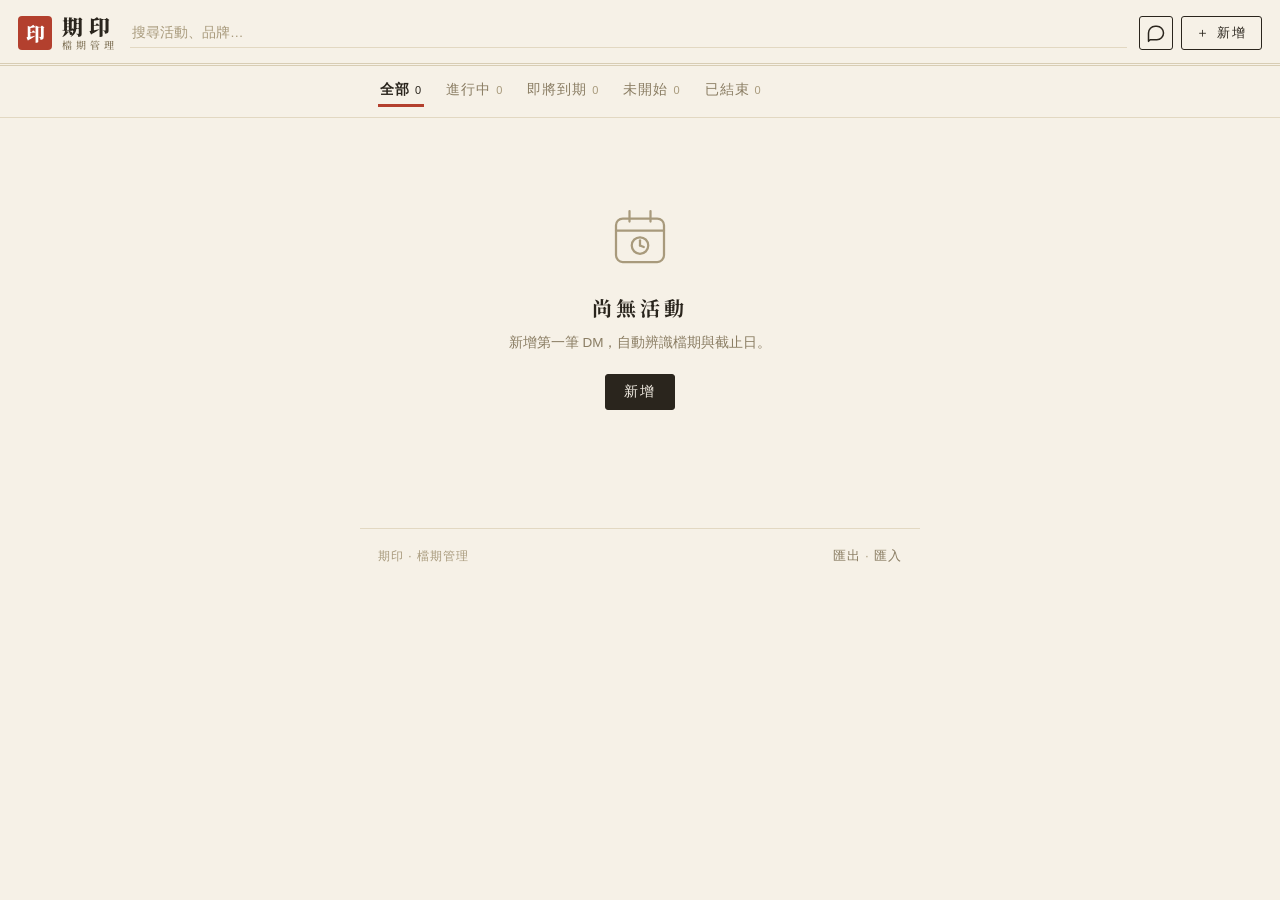
==== commit c0e91fe5: "v6：改名「期印」，印章檔案風重設計（A小樣定案）" ====
--- a/index.html
+++ b/index.html
@@ -3,21 +3,22 @@
 <head>
 <meta charset="UTF-8">
 <meta name="viewport" content="width=device-width, initial-scale=1.0, viewport-fit=cover">
-<title>活筆記 — 檔期管理</title>
+<title>期印 — 檔期管理</title>
 <meta name="description" content="DM、型錄、活動訊息丟進來，自動整理成檔期，標出截止日並提醒。">
-<link rel="stylesheet" href="style.css">
+<link href="https://fonts.googleapis.com/css2?family=Noto+Serif+TC:wght@600;700;900&display=swap" rel="stylesheet">
+<link rel="stylesheet" href="style.css?v=20261009h">
 <script src="config.js"></script>
 </head>
 <body>
 <div id="app">
   <header class="topbar">
-    <div class="brand"><span class="brand-dot" id="activityDot" aria-hidden="true"></span><span class="brand-name">活筆記</span></div>
+    <div class="brand"><span class="seal" id="activityDot" aria-hidden="true">印</span><span class="brand-name">期印<small>檔期管理</small></span></div>
     <input id="searchInput" class="search" type="search" placeholder="搜尋活動、品牌…" autocomplete="off">
     <div class="topbar-actions">
       <button id="assistantBtn" class="icon-btn" aria-label="AI 助手">
         <svg viewBox="0 0 24 24" width="20" height="20" fill="none" stroke="currentColor" stroke-width="1.8" stroke-linecap="round" stroke-linejoin="round"><path d="M21 12a8 8 0 0 1-8 8H5l-2 2V12a8 8 0 0 1 8-8h2a8 8 0 0 1 8 8z"/></svg>
       </button>
-      <button id="addBtn" class="btn-primary">＋ 新增</button>
+      <button id="addBtn" class="btn-outline">＋ 新增</button>
     </div>
   </header>
 
@@ -58,6 +59,7 @@
 
   <div class="modal-backdrop hidden" id="modalBackdrop">
     <div class="modal">
+      <div class="modal-title">新增活動</div>
       <div class="modal-tabs">
         <button class="modal-tab active" data-tab="link">連結</button>
         <button class="modal-tab" data-tab="text">文字</button>
@@ -118,11 +120,11 @@
   </div>
 
   <footer class="foot">
-    <span>活筆記 · 檔期管理</span>
+    <span>期印 · 檔期管理</span>
     <span class="foot-links"><button id="exportBtn" class="link-btn">匯出</button> · <button id="importBtn" class="link-btn">匯入</button></span>
     <input type="file" id="importFile" accept="application/json" class="hidden">
   </footer>
 </div>
-<script src="app.js?v=20261009g"></script>
+<script src="app.js?v=20261009h"></script>
 </body>
 </html>
--- a/style.css
+++ b/style.css
@@ -1,325 +1,250 @@
-/* 活筆記 v5 — 極簡 */
-*, *::before, *::after { box-sizing: border-box; }
+/* 期印 — 印章檔案風 */
 :root {
-  --paper: #faf8f3;
-  --card: #ffffff;
-  --ink: #26221c;
-  --ink-soft: #6e655a;
-  --ink-faint: #a79c8b;
-  --line: #e7e0d3;
-  --urgent: #b3402e;
-  --warn: #a86e14;
-  --ok: #3d7a34;
-  --radius: 14px;
-}
+  --paper: #f6f1e7;
+  --card: #fffdf9;
+  --ink: #2a251d;
+  --muted: #8a7d63;
+  --faint: #a89a7c;
+  --line: #e2d8c2;
+  --seal: #b3402e;
+  --serif: "Noto Serif TC", "Songti TC", serif;
+}
+* { box-sizing: border-box; margin: 0; padding: 0; }
 html { -webkit-text-size-adjust: 100%; }
 body {
-  margin: 0; background: var(--paper); color: var(--ink);
-  font-family: -apple-system, BlinkMacSystemFont, "SF Pro Text", "Segoe UI", "Noto Sans TC", "PingFang TC", "Microsoft JhengHei", sans-serif;
+  background: var(--paper); color: var(--ink);
+  font-family: -apple-system, "Noto Sans TC", "PingFang TC", "Microsoft JhengHei", sans-serif;
   font-size: 15px; line-height: 1.6;
-  -webkit-font-smoothing: antialiased;
-}
-#app { min-height: 100vh; display: flex; flex-direction: column; }
+}
 .hidden { display: none !important; }
 button { font-family: inherit; }
 
 /* ---------- 頂欄 ---------- */
 .topbar {
-  position: sticky; top: 0; z-index: 30;
   display: flex; align-items: center; gap: 12px;
-  padding: 10px 18px;
-  background: rgba(250, 248, 243, 0.88);
-  -webkit-backdrop-filter: blur(14px); backdrop-filter: blur(14px);
-  border-bottom: 1px solid var(--line);
-}
-.brand { display: flex; align-items: center; gap: 8px; flex-shrink: 0; }
-.brand-dot {
-  width: 10px; height: 10px; border-radius: 50%;
-  background: var(--ok); transition: background 0.3s;
-}
-.brand-dot.working { background: var(--warn); animation: pulse 1s ease-in-out infinite; }
-@keyframes pulse { 50% { opacity: 0.35; } }
-.brand-name { font-weight: 800; font-size: 17px; letter-spacing: 2px; }
+  padding: 14px 18px 12px; border-bottom: 3px double #d8cdb4;
+  position: sticky; top: 0; background: var(--paper); z-index: 20;
+}
+.brand { display: flex; align-items: center; gap: 10px; flex-shrink: 0; }
+.seal {
+  width: 34px; height: 34px; background: var(--seal); color: #fff;
+  font-family: var(--serif); font-weight: 900; font-size: 19px;
+  display: inline-flex; align-items: center; justify-content: center;
+  border-radius: 4px; flex-shrink: 0; line-height: 1;
+}
+.seal.working { animation: seal-pulse 1.1s ease-in-out infinite; }
+@keyframes seal-pulse { 50% { opacity: 0.55; } }
+.brand-name { font-family: var(--serif); font-weight: 900; font-size: 21px; letter-spacing: 6px; line-height: 1.2; }
+.brand-name small { display: block; font-size: 10px; letter-spacing: 4px; color: var(--muted); font-weight: 600; }
 .search {
-  flex: 1; max-width: 420px; margin-left: auto;
-  border: 1px solid var(--line); border-radius: 999px;
-  background: #fff; padding: 7px 14px; font-size: 13.5px; color: var(--ink);
-  outline: none;
-}
-.search:focus { border-color: var(--ink-faint); }
-.search::placeholder { color: var(--ink-faint); }
-.topbar-actions { display: flex; align-items: center; gap: 8px; flex-shrink: 0; }
+  flex: 1; min-width: 0; border: none; border-bottom: 1px solid var(--line);
+  background: transparent; padding: 7px 2px; font-size: 13.5px; color: var(--ink); outline: none;
+}
+.search:focus { border-bottom-color: var(--ink); }
+.search::placeholder { color: var(--faint); }
+.topbar-actions { display: flex; gap: 8px; align-items: center; flex-shrink: 0; }
 .icon-btn {
-  width: 36px; height: 36px; border-radius: 50%;
-  border: 1px solid var(--line); background: #fff; color: var(--ink);
+  border: 1px solid var(--ink); background: none; color: var(--ink);
+  width: 34px; height: 34px; border-radius: 3px; cursor: pointer;
   display: inline-flex; align-items: center; justify-content: center;
-  cursor: pointer; font-size: 15px;
-}
-.icon-btn:hover { border-color: var(--ink-faint); }
+}
+.btn-outline {
+  border: 1px solid var(--ink); background: none; color: var(--ink);
+  border-radius: 3px; padding: 7px 14px; font-size: 13px; letter-spacing: 2px; cursor: pointer;
+}
 .btn-primary {
-  border: none; border-radius: 999px; cursor: pointer;
-  background: var(--ink); color: #fff;
-  font-size: 13.5px; font-weight: 700; letter-spacing: 1px;
-  padding: 8px 18px;
-}
-.btn-primary:hover { opacity: 0.88; }
-.btn-primary:disabled { opacity: 0.45; cursor: default; }
-.btn-ghost {
-  border: 1px solid var(--line); border-radius: 999px; cursor: pointer;
-  background: transparent; color: var(--ink-soft);
-  font-size: 13.5px; padding: 8px 18px;
-}
-.btn-ghost:hover { border-color: var(--ink-faint); color: var(--ink); }
-
-/* ---------- 檔期篩選列 ---------- */
-.phase-bar {
-  position: sticky; top: 57px; z-index: 20;
-  background: rgba(250, 248, 243, 0.92);
-  -webkit-backdrop-filter: blur(14px); backdrop-filter: blur(14px);
-  border-bottom: 1px solid var(--line);
-}
-.phase-chips {
-  display: flex; gap: 8px; overflow-x: auto;
-  max-width: 760px; margin: 0 auto; padding: 10px 18px;
-  scrollbar-width: none;
-}
-.phase-chips::-webkit-scrollbar { display: none; }
+  border: 1px solid var(--ink); background: var(--ink); color: var(--paper);
+  border-radius: 3px; padding: 8px 18px; font-size: 13.5px; letter-spacing: 2px; cursor: pointer;
+}
+.btn-ghost { border: 1px solid var(--line); background: none; color: var(--muted); border-radius: 3px; padding: 8px 16px; font-size: 13px; cursor: pointer; }
+.link-btn { border: none; background: none; color: var(--muted); font-size: 12.5px; cursor: pointer; letter-spacing: 1px; }
+
+/* ---------- 檔期篩選 ---------- */
+.phase-bar { border-bottom: 1px solid var(--line); background: var(--paper); position: sticky; top: 63px; z-index: 19; }
+.phase-chips { display: flex; gap: 20px; padding: 10px 18px; overflow-x: auto; max-width: 560px; margin: 0 auto; }
 .phase-chip {
-  flex-shrink: 0; display: inline-flex; align-items: center;
-  border: 1px solid var(--line); background: #fff; border-radius: 999px;
-  padding: 6px 14px; font-size: 13px; color: var(--ink-soft); cursor: pointer;
-}
-.phase-chip .dot { width: 7px; height: 7px; border-radius: 50%; margin-right: 7px; flex-shrink: 0; }
-.phase-chip .n { margin-left: 6px; font-size: 11.5px; color: var(--ink-faint); }
-.phase-chip.active { background: var(--ink); border-color: var(--ink); color: #fff; }
-.phase-chip.active .n { color: rgba(255,255,255,0.65); }
-.phase-chip.active .dot { background: #fff !important; }
-
-/* ---------- 主內容 ---------- */
-.main { flex: 1; width: 100%; max-width: 760px; margin: 0 auto; padding: 18px 18px 60px; }
-
-/* 到期橫幅 */
+  border: none; background: none; color: var(--muted); font-size: 13.5px; letter-spacing: 1px;
+  padding: 5px 2px; cursor: pointer; white-space: nowrap; border-bottom: 3px solid transparent;
+}
+.phase-chip .n { font-weight: 400; font-size: 11px; margin-left: 5px; color: var(--faint); }
+.phase-chip .dot { display: none; }
+.phase-chip.active { color: var(--ink); font-weight: 700; border-bottom-color: var(--seal); }
+.phase-chip.active .n { color: var(--ink); }
+
+/* ---------- 主區 ---------- */
+.main { padding: 14px 14px 48px; max-width: 560px; margin: 0 auto; }
+.cards { display: flex; flex-direction: column; gap: 12px; }
+
+/* ---------- 到期橫幅 ---------- */
 .expiry-banner {
-  border: 1px solid #e5b8ab; border-left: 4px solid var(--urgent);
-  background: #fff; border-radius: 12px;
+  border: 1px solid #d8cdb4; background: var(--card);
   padding: 12px 16px; margin-bottom: 14px; font-size: 13.5px;
 }
-.expiry-banner b { font-size: 13.5px; }
-.expiry-banner ul { margin: 8px 0 0; padding: 0; list-style: none; }
-.expiry-banner li {
-  display: flex; justify-content: space-between; align-items: center;
-  padding: 6px 0; border-top: 1px dashed var(--line); font-size: 13px;
-}
-.expiry-banner li:first-child { border-top: none; }
-.eb-go {
-  border: none; background: none; cursor: pointer;
-  color: var(--urgent); font-weight: 700; font-size: 13px; padding: 2px 4px;
-}
-
-/* ---------- 活動卡片 ---------- */
-.cards { display: flex; flex-direction: column; gap: 10px; }
+.expiry-banner .banner-main { display: flex; align-items: center; gap: 10px; font-weight: 700; }
+.hanko {
+  background: var(--seal); color: #fff; font-family: var(--serif); font-weight: 700;
+  font-size: 13px; width: 28px; height: 28px; border-radius: 4px;
+  display: inline-flex; align-items: center; justify-content: center; flex-shrink: 0;
+}
+.expiry-banner ul { list-style: none; margin-top: 10px; border-top: 1px dashed var(--line); padding-top: 6px; }
+.expiry-banner li { display: flex; justify-content: space-between; align-items: center; padding: 5px 0; font-size: 13px; }
+.eb-go { border: none; background: none; color: var(--seal); font-weight: 700; font-size: 13px; cursor: pointer; }
+
+/* ---------- 卡片 ---------- */
 .card {
-  position: relative; display: flex; gap: 14px;
-  background: var(--card); border: 1px solid var(--line);
-  border-radius: var(--radius); padding: 14px 16px;
-  animation: cardIn 0.35s ease backwards;
-}
-@keyframes cardIn { from { opacity: 0; transform: translateY(10px); } }
+  background: var(--card); border: 1px solid var(--line); border-radius: 3px;
+  padding: 16px 18px; position: relative;
+  animation: card-in 0.35s ease both;
+}
+@keyframes card-in { from { opacity: 0; transform: translateY(6px); } }
+.card-del {
+  position: absolute; top: 6px; right: 10px; border: none; background: none;
+  color: var(--faint); font-size: 18px; cursor: pointer; line-height: 1; padding: 4px;
+}
+.card-del:hover { color: var(--seal); }
+.card-main { display: flex; gap: 14px; }
 .card-thumb {
-  width: 74px; height: 74px; object-fit: cover; border-radius: 10px;
-  flex-shrink: 0; background: #f1ece2; border: 1px solid var(--line);
-  cursor: zoom-in;
+  width: 76px; height: 76px; object-fit: cover; flex-shrink: 0;
+  border: 1px solid var(--line); border-radius: 2px; background: #efe9d8;
 }
 .card-body { flex: 1; min-width: 0; }
-.card-top { display: flex; justify-content: space-between; align-items: baseline; gap: 10px; }
-.card-title { font-weight: 700; font-size: 15.5px; line-height: 1.45; }
-.card-title a { color: inherit; text-decoration: none; }
-.card-title a:hover { text-decoration: underline; }
-.countdown { font-size: 12.5px; font-weight: 700; white-space: nowrap; flex-shrink: 0; }
-.countdown.urgent { color: var(--urgent); }
-.countdown.soon { color: var(--warn); }
-.countdown.active { color: var(--ink-soft); }
-.countdown.ended { color: var(--ink-faint); font-weight: 400; }
-.card-sub { font-size: 12.5px; color: var(--ink-soft); margin-top: 3px; }
-.card-summary {
-  font-size: 13.5px; color: var(--ink-soft); margin: 7px 0 0;
-  display: -webkit-box; -webkit-line-clamp: 2; -webkit-box-orient: vertical; overflow: hidden;
-}
-.card-points { font-size: 13px; color: var(--ink); margin-top: 7px; line-height: 1.7; }
-.card-points .pt { display: block; }
-.card-points .pt::before { content: "· "; color: var(--ink-faint); }
-.card-foot { display: flex; justify-content: space-between; align-items: center; margin-top: 9px; }
-.brain-tag { font-size: 11.5px; color: var(--ink-faint); letter-spacing: 0.5px; }
-.card-actions { display: flex; gap: 8px; align-items: center; }
-.btn-ics, .btn-mini {
-  border: 1px solid var(--line); background: #fff; border-radius: 8px;
-  font-size: 12.5px; color: var(--ink-soft); padding: 5px 12px; cursor: pointer;
-}
-.btn-ics:hover, .btn-mini:hover { border-color: var(--ink-faint); color: var(--ink); }
-.btn-mini.ghost { background: transparent; }
-.card-del {
-  position: absolute; top: 8px; right: 10px;
-  border: none; background: none; cursor: pointer;
-  color: var(--ink-faint); font-size: 16px; line-height: 1; padding: 4px;
-  opacity: 0; transition: opacity 0.15s;
-}
-.card:hover .card-del { opacity: 1; }
-.card-del:hover { color: var(--urgent); }
-.needs-help-msg { font-size: 13px; color: var(--ink-soft); background: #faf7f0; border: 1px dashed var(--line); border-radius: 10px; padding: 10px 12px; margin: 8px 0 0; }
-.card-tags { display: flex; flex-wrap: wrap; gap: 6px; margin-top: 8px; }
-.card-tag { font-size: 11.5px; color: var(--ink-soft); background: #f4f0e8; border-radius: 6px; padding: 2px 8px; }
+.card-top { display: flex; justify-content: space-between; gap: 10px; align-items: flex-start; }
+.card-title {
+  font-family: var(--serif); font-size: 17px; font-weight: 700; line-height: 1.5;
+}
+.card-title a { color: inherit; text-decoration: none; border-bottom: 1px dotted var(--faint); }
+.stamp { flex-shrink: 0; text-align: center; min-width: 44px; }
+.stamp .num {
+  font-family: var(--serif); font-weight: 900; font-size: 24px; line-height: 1;
+  color: var(--ink); font-variant-numeric: tabular-nums;
+}
+.stamp .unit { font-size: 10px; color: var(--muted); letter-spacing: 2px; margin-top: 3px; }
+.stamp.urgent .num { color: var(--seal); font-size: 27px; }
+.stamp.urgent .unit { color: var(--seal); font-weight: 700; }
+.stamp.done .num { color: var(--faint); font-size: 13px; font-weight: 600; font-family: inherit; letter-spacing: 1px; }
+.card-sub { font-size: 12.5px; color: var(--muted); margin-top: 5px; letter-spacing: 0.5px; }
+.card-sub b { color: var(--ink); font-weight: 600; }
+.timeline { height: 2px; background: #e7ddc6; margin: 13px 0 4px; }
+.timeline i { display: block; height: 100%; background: var(--muted); }
+.timeline.urgent i { background: var(--seal); }
+.timeline.done i { background: #c9bfa8; }
+.tlabels { display: flex; justify-content: space-between; font-size: 10.5px; color: var(--faint); font-variant-numeric: tabular-nums; }
+.card-summary { font-size: 13.5px; color: #5a5142; line-height: 1.75; margin-top: 10px; }
+.card-points { margin-top: 8px; font-size: 13px; }
+.card-points .pt { display: inline-block; margin: 0 12px 4px 0; border-bottom: 1px dotted var(--seal); padding-bottom: 1px; }
+.needs-help-msg { font-size: 13px; color: var(--muted); margin-top: 10px; }
+.needs-help-msg b { color: var(--seal); }
+.card-foot { display: flex; justify-content: space-between; align-items: center; margin-top: 12px; padding-top: 10px; border-top: 1px dashed var(--line); }
+.brain-tag { font-size: 11px; color: var(--faint); letter-spacing: 2px; }
+.card-actions { display: flex; gap: 8px; }
+.btn-ics { border: none; background: none; color: var(--ink); font-size: 12.5px; letter-spacing: 1px; cursor: pointer; text-decoration: underline; text-underline-offset: 3px; }
+.btn-mini { border: 1px solid var(--ink); background: none; border-radius: 3px; font-size: 12px; padding: 5px 10px; cursor: pointer; }
+.btn-mini.ghost { border-color: var(--line); color: var(--muted); }
 
 /* ---------- 空狀態 ---------- */
-.empty-state { text-align: center; padding: 70px 20px; color: var(--ink-soft); }
-.empty-mark { color: var(--ink-faint); margin-bottom: 16px; }
-.empty-mark svg { width: 76px; height: 76px; }
-.empty-state h2 { font-size: 18px; letter-spacing: 3px; color: var(--ink); margin: 0 0 8px; font-weight: 700; }
-.empty-state p { font-size: 13.5px; margin: 0 0 20px; }
-
-/* ---------- AI 助手側欄 ---------- */
+.empty-state { text-align: center; padding: 70px 20px; color: var(--muted); }
+.empty-mark { width: 72px; height: 72px; margin: 0 auto 18px; color: var(--faint); }
+.empty-mark svg { width: 100%; height: 100%; }
+.empty-state h2 { font-family: var(--serif); font-size: 20px; color: var(--ink); letter-spacing: 4px; margin-bottom: 8px; }
+.empty-state p { font-size: 13.5px; margin-bottom: 20px; }
+
+/* ---------- AI 助手面板 ---------- */
 .assistant-panel {
-  position: fixed; top: 0; right: 0; bottom: 0; z-index: 50;
-  width: min(400px, 100vw); background: #fff;
-  border-left: 1px solid var(--line);
-  display: flex; flex-direction: column;
-  box-shadow: -16px 0 48px rgba(38, 34, 28, 0.10);
-  transform: translateX(0); opacity: 1;
-  transition: transform 0.28s cubic-bezier(0.22, 1, 0.36, 1), opacity 0.22s, visibility 0.28s;
-}
-.assistant-panel.hidden {
-  display: flex !important;
-  transform: translateX(103%); opacity: 0; visibility: hidden; pointer-events: none;
+  position: fixed; top: 0; right: 0; bottom: 0; width: min(380px, 92vw);
+  background: var(--paper); border-left: 1px solid #d8cdb4; z-index: 50;
+  display: flex; flex-direction: column; box-shadow: -12px 0 32px rgba(42, 37, 29, 0.12);
 }
 .assistant-head {
   display: flex; justify-content: space-between; align-items: center;
-  padding: 14px 18px; border-bottom: 1px solid var(--line);
-  font-weight: 700; font-size: 15px; letter-spacing: 2px;
-}
-.chat-body { flex: 1; overflow-y: auto; padding: 16px; display: flex; flex-direction: column; gap: 10px; }
-.chat-msg { max-width: 88%; font-size: 13.5px; line-height: 1.65; }
-.chat-msg.bot { align-self: flex-start; background: var(--paper); border: 1px solid var(--line); border-radius: 4px 14px 14px 14px; padding: 10px 13px; }
-.chat-msg.user { align-self: flex-end; background: var(--ink); color: #fff; border-radius: 14px 4px 14px 14px; padding: 10px 13px; }
-.chat-cites { display: flex; flex-wrap: wrap; gap: 6px; margin-top: 8px; }
-.cite-card {
-  border: 1px solid var(--line); background: #fff; border-radius: 8px;
-  font-size: 12px; color: var(--ink-soft); padding: 4px 10px; cursor: pointer;
-}
-.cite-card:hover { border-color: var(--ink-faint); color: var(--ink); }
-.chat-ritual { align-self: flex-start; font-size: 12.5px; color: var(--ink-faint); display: flex; gap: 4px; align-items: center; }
-.chat-ritual .rdot { animation: blink 1.2s infinite; }
-.chat-ritual .rdot:nth-child(2) { animation-delay: 0.2s; }
-.chat-ritual .rdot:nth-child(3) { animation-delay: 0.4s; }
-@keyframes blink { 50% { opacity: 0.2; } }
+  padding: 16px 18px; border-bottom: 3px double #d8cdb4;
+  font-family: var(--serif); font-weight: 700; font-size: 16px; letter-spacing: 3px;
+}
+.chat-body { flex: 1; overflow-y: auto; padding: 16px 18px; display: flex; flex-direction: column; gap: 12px; }
+.msg { max-width: 88%; padding: 10px 14px; font-size: 13.5px; line-height: 1.7; border-radius: 3px; }
+.msg.bot { background: var(--card); border: 1px solid var(--line); align-self: flex-start; }
+.msg.user { background: var(--ink); color: var(--paper); align-self: flex-end; }
+.cite-cards { display: flex; flex-wrap: wrap; gap: 6px; margin-top: 8px; }
+.cite-card { border: 1px solid var(--line); background: var(--paper); border-radius: 3px; font-size: 12px; padding: 4px 10px; cursor: pointer; }
 .chat-input-row { display: flex; gap: 8px; padding: 12px 14px; border-top: 1px solid var(--line); }
 .chat-input-row input {
-  flex: 1; border: 1px solid var(--line); border-radius: 999px;
-  padding: 8px 14px; font-size: 13.5px; outline: none; font-family: inherit;
-}
-.chat-input-row input:focus { border-color: var(--ink-faint); }
-
-/* ---------- 新增對話框 ---------- */
+  flex: 1; border: none; border-bottom: 1px solid var(--line); background: transparent;
+  padding: 8px 2px; font-size: 13.5px; outline: none; color: var(--ink);
+}
+.chat-input-row input:focus { border-bottom-color: var(--ink); }
+
+/* ---------- 彈窗 ---------- */
 .modal-backdrop {
-  position: fixed; inset: 0; z-index: 60;
-  background: rgba(38, 34, 28, 0.42);
-  display: flex; align-items: flex-start; justify-content: center;
-  padding: 8vh 16px 16px; overflow-y: auto;
-}
-.modal {
-  width: min(560px, 100%); background: #fff;
-  border-radius: 18px; padding: 20px;
-  box-shadow: 0 24px 70px rgba(38, 34, 28, 0.22);
-  animation: modalIn 0.25s ease;
-}
-@keyframes modalIn { from { opacity: 0; transform: translateY(14px); } }
-.modal-tabs { display: flex; gap: 4px; border-bottom: 1px solid var(--line); margin-bottom: 16px; }
+  position: fixed; inset: 0; background: rgba(42, 37, 29, 0.45); z-index: 60;
+  display: flex; align-items: flex-start; justify-content: center; padding: 8vh 16px 16px;
+  overflow-y: auto;
+}
+.modal { background: var(--paper); border: 1px solid #d8cdb4; border-radius: 4px; width: 100%; max-width: 480px; padding: 22px 22px 18px; }
+.modal-title { font-family: var(--serif); font-weight: 700; font-size: 17px; letter-spacing: 4px; margin-bottom: 14px; }
+.modal-tabs { display: flex; gap: 18px; border-bottom: 1px solid var(--line); margin-bottom: 16px; }
 .modal-tab {
-  flex: 1; border: none; background: none; cursor: pointer;
-  font-size: 14px; font-weight: 600; color: var(--ink-faint);
-  padding: 10px 4px; letter-spacing: 1px;
-  border-bottom: 2px solid transparent; margin-bottom: -1px;
-}
-.modal-tab.active { color: var(--ink); border-bottom-color: var(--ink); }
+  border: none; background: none; font-size: 14px; color: var(--muted); padding: 8px 2px;
+  cursor: pointer; letter-spacing: 1px; border-bottom: 3px solid transparent; margin-bottom: -1px;
+}
+.modal-tab.active { color: var(--ink); font-weight: 700; border-bottom-color: var(--seal); }
 .modal-pane input[type="text"], .modal-pane input[type="url"], .modal-pane textarea {
-  width: 100%; border: 1px solid var(--line); border-radius: 10px;
-  padding: 10px 13px; font-size: 14px; font-family: inherit;
-  outline: none; margin-bottom: 10px; background: #fff; color: var(--ink);
-}
-.modal-pane input:focus, .modal-pane textarea:focus { border-color: var(--ink-faint); }
-.modal-pane textarea { resize: vertical; min-height: 110px; }
-.modal-note { font-size: 12.5px; color: var(--ink-faint); margin: 4px 0 0; }
-.modal-actions { display: flex; justify-content: flex-end; gap: 10px; margin-top: 16px; }
-.modal-loading { display: flex; align-items: center; gap: 10px; margin-top: 14px; font-size: 13.5px; color: var(--ink-soft); }
+  width: 100%; border: 1px solid var(--line); background: var(--card); border-radius: 3px;
+  padding: 10px 12px; font-size: 14px; margin-bottom: 10px; color: var(--ink); outline: none; font-family: inherit;
+}
+.modal-pane input:focus, .modal-pane textarea:focus { border-color: var(--ink); }
+.modal-note { font-size: 12.5px; color: var(--muted); margin-bottom: 6px; line-height: 1.7; }
+.dropzone {
+  border: 1px dashed var(--faint); border-radius: 3px; background: var(--card);
+  padding: 30px 16px; text-align: center; cursor: pointer; margin-bottom: 10px;
+}
+.dropzone-text { font-size: 14px; color: var(--ink); line-height: 2; }
+.dropzone-text span { font-size: 12px; color: var(--muted); }
+.img-preview-list { display: flex; gap: 8px; flex-wrap: wrap; margin-bottom: 10px; }
+.img-preview-item { width: 64px; height: 64px; object-fit: cover; border: 1px solid var(--line); border-radius: 2px; }
+.modal-actions { display: flex; justify-content: flex-end; gap: 10px; margin-top: 14px; }
+.modal-loading { display: flex; align-items: center; gap: 10px; margin-top: 14px; font-size: 13.5px; color: var(--muted); }
 .spinner {
-  width: 16px; height: 16px; border-radius: 50%; flex-shrink: 0;
-  border: 2px solid var(--line); border-top-color: var(--ink);
-  animation: spin 0.8s linear infinite;
+  width: 18px; height: 18px; border: 2px solid var(--line); border-top-color: var(--seal);
+  border-radius: 50%; animation: spin 0.8s linear infinite; flex-shrink: 0;
 }
 @keyframes spin { to { transform: rotate(360deg); } }
-.modal-pipeline { margin-top: 12px; display: flex; flex-direction: column; gap: 6px; }
-.pipeline-step { font-size: 13px; color: var(--ink-faint); display: flex; align-items: center; gap: 8px; }
-.pipeline-step::before { content: ""; width: 7px; height: 7px; border-radius: 50%; background: var(--line); flex-shrink: 0; }
-.pipeline-step.done { color: var(--ink-soft); }
-.pipeline-step.done::before { background: var(--ok); }
-.dropzone {
-  border: 1.5px dashed var(--line); border-radius: 12px;
-  padding: 30px 16px; text-align: center; cursor: pointer;
-  font-size: 14px; color: var(--ink-soft); margin-bottom: 10px;
-  transition: border-color 0.15s, background 0.15s;
-}
-.dropzone:hover, .dropzone.dragover { border-color: var(--ink-faint); background: #faf8f3; }
-.dropzone-text span { font-size: 12.5px; color: var(--ink-faint); }
-.img-preview-list { display: flex; gap: 8px; flex-wrap: wrap; margin: 4px 0 10px; }
-.img-preview-item { position: relative; width: 76px; height: 76px; }
-.img-preview-item img { width: 100%; height: 100%; object-fit: cover; border-radius: 8px; border: 1px solid var(--line); }
-.img-preview-item button {
-  position: absolute; top: -7px; right: -7px; width: 22px; height: 22px;
-  border-radius: 50%; border: none; background: var(--ink); color: #fff;
-  font-size: 12px; line-height: 1; cursor: pointer;
-}
-.supp-title { margin: 0 0 6px; font-size: 16px; }
-
-/* ---------- Toast / 吸收特效 / 頁尾 ---------- */
-.toasts { position: fixed; bottom: 24px; left: 50%; transform: translateX(-50%); z-index: 80; display: flex; flex-direction: column; gap: 8px; align-items: center; pointer-events: none; }
-.toast {
-  background: var(--ink); color: #fff; font-size: 13px;
-  border-radius: 999px; padding: 9px 18px;
-  box-shadow: 0 8px 24px rgba(38, 34, 28, 0.25);
-  animation: toastIn 0.25s ease; white-space: nowrap; max-width: 92vw;
-  overflow: hidden; text-overflow: ellipsis;
-}
-@keyframes toastIn { from { opacity: 0; transform: translateY(8px); } }
+.modal-pipeline { margin-top: 12px; font-size: 13px; color: var(--muted); display: flex; flex-direction: column; gap: 6px; }
+.supp-title { font-family: var(--serif); font-size: 17px; letter-spacing: 3px; margin-bottom: 10px; }
+
+/* ---------- 其他 ---------- */
+.toasts { position: fixed; bottom: 24px; left: 50%; transform: translateX(-50%); z-index: 80; display: flex; flex-direction: column; gap: 8px; align-items: center; }
+.toasts > div { background: var(--ink); color: var(--paper); font-size: 13px; padding: 10px 18px; border-radius: 3px; letter-spacing: 1px; }
+.foot {
+  max-width: 560px; margin: 0 auto; padding: 18px; display: flex; justify-content: space-between;
+  border-top: 1px solid var(--line); font-size: 12px; color: var(--faint); letter-spacing: 1px;
+}
 #absorbFx { position: fixed; inset: 0; pointer-events: none; z-index: 70; display: none; }
-#absorbFx.go { display: block; }
+#absorbFx.on { display: block; }
 #absorbFx .ring {
-  position: absolute; left: 50%; top: 42%; width: 26px; height: 26px;
-  border: 2px solid var(--ink-faint); border-radius: 50%;
-  transform: translate(-50%, -50%); opacity: 0;
-}
-#absorbFx.go .ring { animation: ringGo 0.9s ease-out; }
-#absorbFx.go .r2 { animation-delay: 0.12s; }
-#absorbFx.go .r3 { animation-delay: 0.24s; }
-@keyframes ringGo { 0% { opacity: 0.7; transform: translate(-50%,-50%) scale(1); } 100% { opacity: 0; transform: translate(-50%,-50%) scale(7); } }
-.foot {
-  display: flex; justify-content: space-between; align-items: center;
-  padding: 14px 20px; font-size: 12px; color: var(--ink-faint);
-  border-top: 1px solid var(--line); margin-top: auto;
-}
-.link-btn { border: none; background: none; cursor: pointer; color: var(--ink-faint); font-size: 12px; padding: 2px 4px; }
-.link-btn:hover { color: var(--ink); }
+  position: absolute; top: 50%; left: 50%; width: 40px; height: 40px; margin: -20px;
+  border: 2px solid var(--seal); border-radius: 50%; opacity: 0; animation: ring 1s ease-out;
+}
+#absorbFx .ring.r2 { animation-delay: 0.15s; } #absorbFx .ring.r3 { animation-delay: 0.3s; }
+@keyframes ring { 0% { transform: scale(0.4); opacity: 0.8; } 100% { transform: scale(3); opacity: 0; } }
+
+/* 大腦（背後運作，保留樣式以防顯示） */
+.brain-row { display: flex; align-items: center; gap: 8px; padding: 8px 0; font-size: 13.5px; border-bottom: 1px dashed var(--line); }
+.brain-dot { width: 8px; height: 8px; border-radius: 50%; background: var(--muted); flex-shrink: 0; }
+.brain-row-meta, .brain-summary, .brain-gaps, .gaps-label { font-size: 12.5px; color: var(--muted); }
+.gap-chip { border: 1px solid var(--line); border-radius: 3px; padding: 3px 10px; font-size: 12px; margin: 0 6px 6px 0; display: inline-block; }
+.brain-born, .brain-level { font-size: 11px; color: var(--faint); }
+.ritual-titles { font-family: var(--serif); }
 
 /* ---------- 手機 ---------- */
-@media (max-width: 640px) {
-  .topbar { padding: 10px 12px; gap: 8px; }
-  .brand-name { font-size: 15px; }
-  .search { font-size: 13px; padding: 6px 12px; }
-  .btn-primary { padding: 7px 14px; font-size: 13px; }
-  .phase-chips { padding: 8px 12px; }
-  .main { padding: 14px 12px 50px; }
-  .card { padding: 12px; gap: 12px; }
-  .card-thumb { width: 62px; height: 62px; }
-  .card-del { opacity: 1; }
-  .assistant-panel { width: 100vw; border-left: none; }
-}
-@media (prefers-reduced-motion: reduce) {
-  * { animation-duration: 0.01ms !important; transition-duration: 0.01ms !important; }
-}
+@media (max-width: 560px) {
+  .topbar { padding: 12px 14px 10px; gap: 8px; }
+  .brand-name { font-size: 18px; letter-spacing: 4px; }
+  .seal { width: 30px; height: 30px; font-size: 17px; }
+  .search { font-size: 13px; }
+  .btn-outline { padding: 6px 10px; font-size: 12.5px; }
+  .phase-bar { top: 57px; }
+  .phase-chips { gap: 16px; padding: 9px 14px; }
+  .card { padding: 14px; }
+  .card-title { font-size: 16px; }
+  .stamp .num { font-size: 22px; }
+  .card-thumb { width: 64px; height: 64px; }
+}
